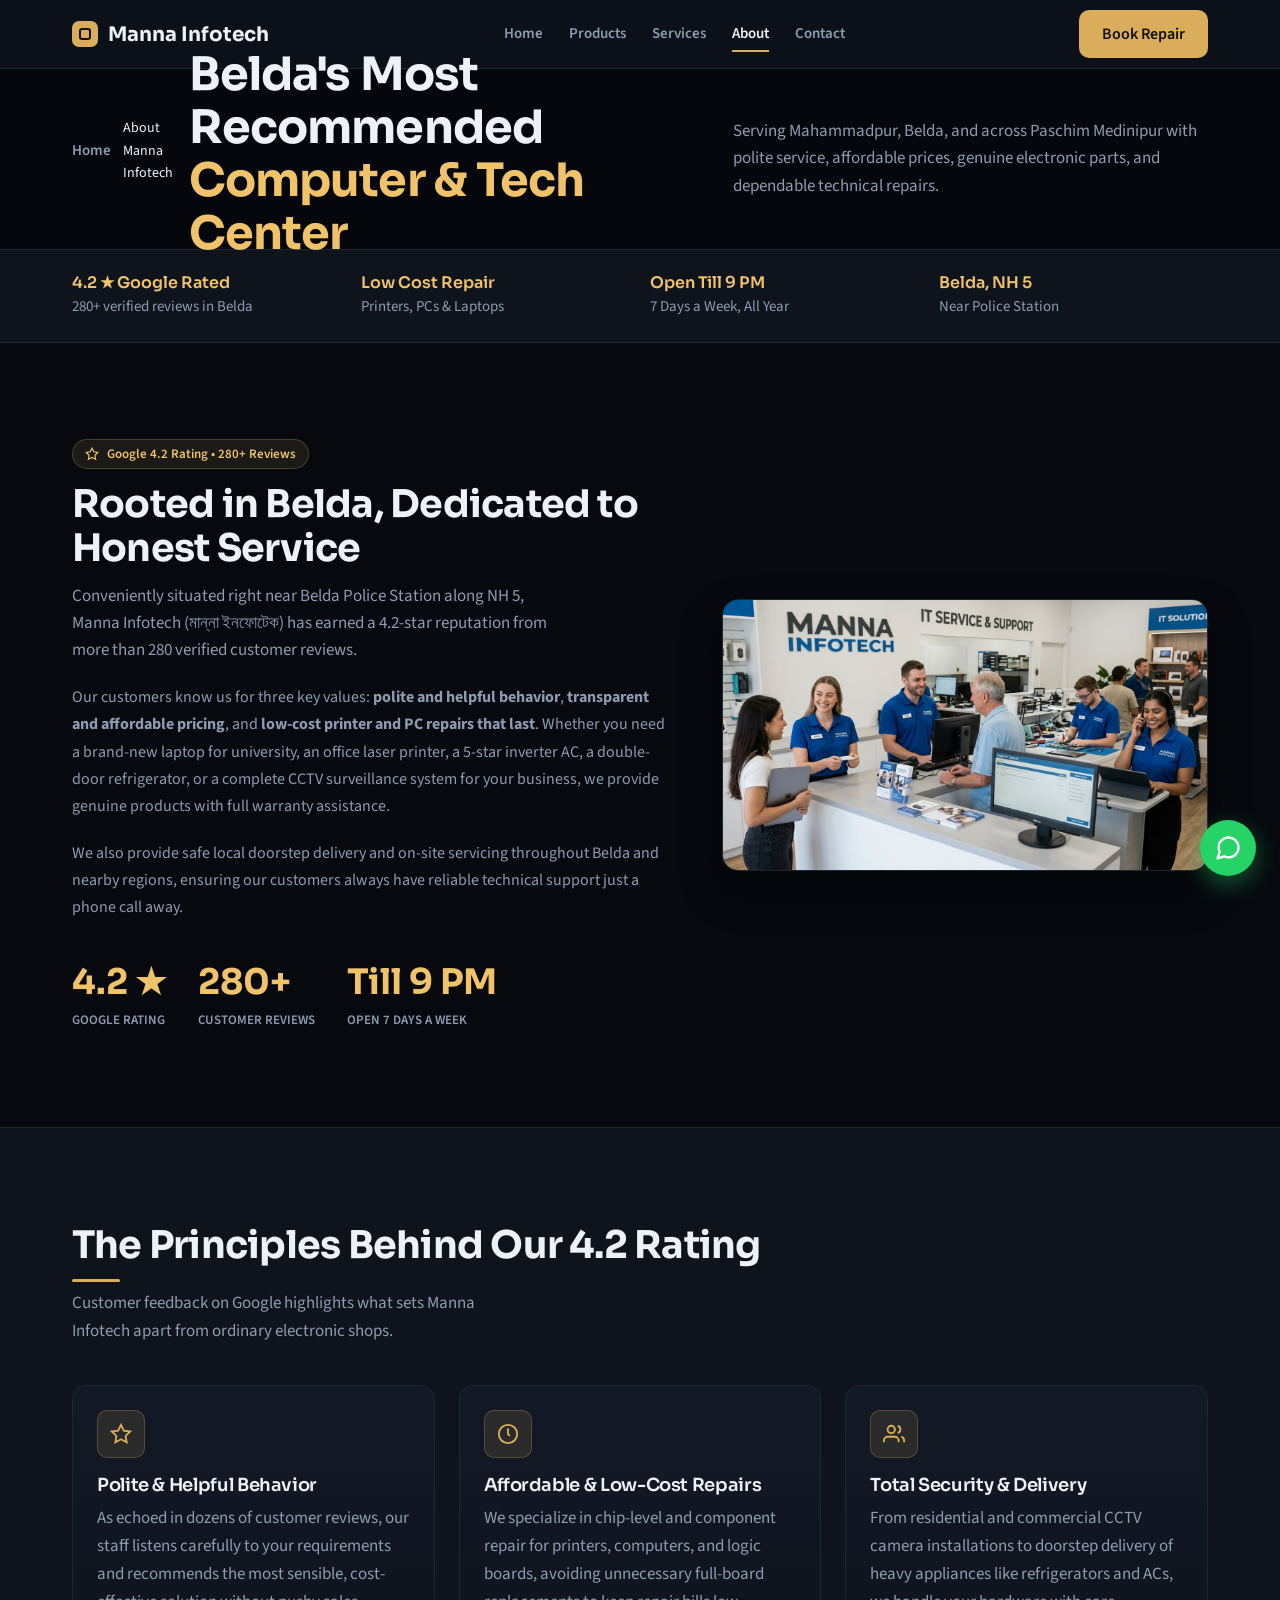
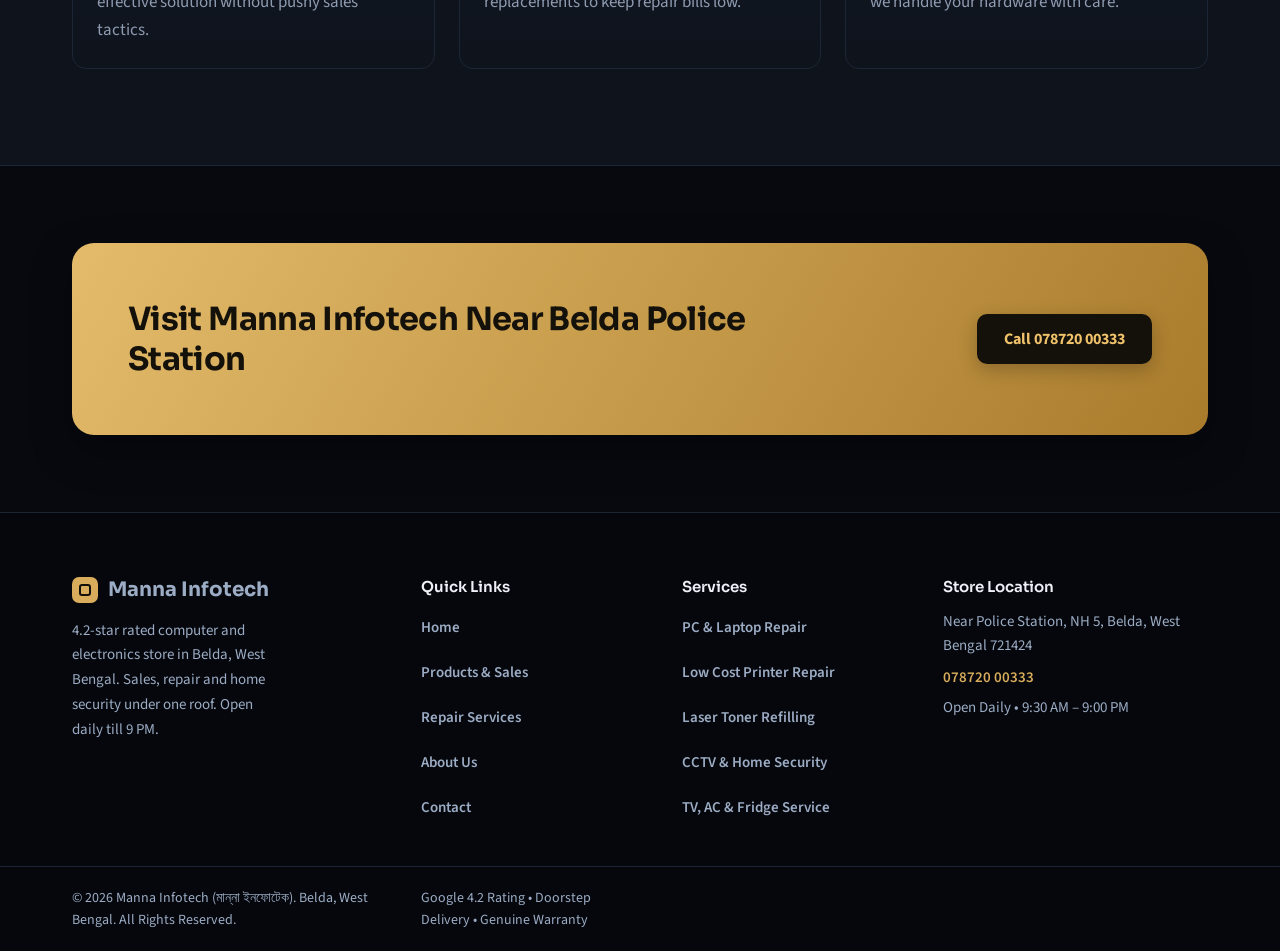
==== about.html @ c2156f7d "Update Manna Infotech website with Nexora dark design system, real imagery, and spacing fixes" ====
<!DOCTYPE html>
<html lang="en">

<head>
  <meta charset="UTF-8">
  <meta name="viewport" content="width=device-width, initial-scale=1.0, viewport-fit=cover">
  <title>About Us | Manna Infotech (মান্না ইনফোটেক) - Belda, NH 5</title>
  <meta name="description"
    content="Learn about Manna Infotech in Belda, West Bengal. Rated 4.2 stars with 280+ reviews on Google. Certified computer store, low-cost printer repair, electronic parts, and CCTV security.">
  <link rel="preconnect" href="https://fonts.googleapis.com">
  <link rel="preconnect" href="https://fonts.gstatic.com" crossorigin>
  <link
    href="https://fonts.googleapis.com/css2?family=Sora:wght@500;600;700&family=Source+Sans+3:wght@400;600&display=swap"
    rel="stylesheet">
  <link rel="stylesheet" href="css/style.css">
</head>

<body>

  <!-- ═══ HEADER ═══ -->
  <header>
    <div class="wrap">
      <a class="logo" href="index.html"><i></i>Manna Infotech</a>
      <div class="scrim" id="scrim"></div>
      <nav id="nav" aria-label="Main">
        <button class="x" id="x" aria-label="Close menu"><svg viewBox="0 0 24 24">
            <path d="M6 6l12 12M18 6L6 18" />
          </svg></button>
        <a href="index.html">Home</a>
        <a href="products.html">Products</a>
        <a href="services.html">Services</a>
        <a href="about.html" class="active">About</a>
        <a href="contact.html">Contact</a>
      </nav>

      <button class="btn" id="open" data-open-modal="repairModal">Book Repair</button>
      <button class="menu" id="menu" aria-label="Open menu" aria-expanded="false" aria-controls="nav">
        <svg viewBox="0 0 24 24">
          <path d="M4 7h16M4 12h16M4 17h16" />
        </svg>
      </button>
    </div>
  </header>

  <!-- ═══ PAGE BANNER ═══ -->
  <header class="page-banner">
    <div class="wrap page-banner-content">
      <nav class="breadcrumbs" aria-label="Breadcrumbs">
        <a href="index.html">Home</a>
        <svg viewBox="0 0 24 24" fill="none" stroke="currentColor" stroke-width="2"
          style="width:14px;height:14px;stroke:var(--muted);">
          <polyline points="9 18 15 12 9 6"></polyline>
        </svg>
        <span>About Manna Infotech</span>
      </nav>
      <h1>Belda's Most Recommended <span class="highlight">Computer &amp; Tech Center</span></h1>
      <p>Serving Mahammadpur, Belda, and across Paschim Medinipur with polite service, affordable prices, genuine
        electronic parts, and dependable technical repairs.</p>
    </div>
  </header>

  <!-- ═══ TRUST BAR ═══ -->
  <div class="bar">
    <div class="wrap">
      <div><b>4.2 ★ Google Rated</b><span>280+ verified reviews in Belda</span></div>
      <div><b>Low Cost Repair</b><span>Printers, PCs &amp; Laptops</span></div>
      <div><b>Open Till 9 PM</b><span>7 Days a Week, All Year</span></div>
      <div><b>Belda, NH 5</b><span>Near Police Station</span></div>
    </div>
  </div>

  <!-- ═══ STORY & MISSION ═══ -->
  <section class="section" id="companyStory">
    <div class="wrap about-grid">
      <div>
        <span class="section-badge">
          <svg viewBox="0 0 24 24" fill="none" stroke="currentColor" stroke-width="2">
            <polygon
              points="12 2 15.09 8.26 22 9.27 17 14.14 18.18 21.02 12 17.77 5.82 21.02 7 14.14 2 9.27 8.91 8.26 12 2">
            </polygon>
          </svg>
          Google 4.2 Rating &bull; 280+ Reviews
        </span>
        <h2 class="section-title">Rooted in Belda, Dedicated to Honest Service</h2>
        <p class="section-subtitle" style="margin-bottom: 1.25rem;">
          Conveniently situated right near Belda Police Station along NH 5, Manna Infotech (মান্না ইনফোটেক) has earned a
          4.2-star reputation from more than 280 verified customer reviews.
        </p>
        <p style="color: var(--muted); font-size: 16px; line-height: 1.7; margin-bottom: 1.25rem;">
          Our customers know us for three key values: <strong>polite and helpful behavior</strong>, <strong>transparent
            and affordable pricing</strong>, and <strong>low-cost printer and PC repairs that last</strong>. Whether you
          need a brand-new laptop for university, an office laser printer, a 5-star inverter AC, a double-door
          refrigerator, or a complete CCTV surveillance system for your business, we provide genuine products with full
          warranty assistance.
        </p>
        <p style="color: var(--muted); font-size: 16px; line-height: 1.7; margin-bottom: 2rem;">
          We also provide safe local doorstep delivery and on-site servicing throughout Belda and nearby regions,
          ensuring our customers always have reliable technical support just a phone call away.
        </p>

        <div style="display: flex; gap: 2rem; flex-wrap: wrap;">
          <div>
            <div style="font-size: 2.2rem; font-weight: 700; font-family: Sora, sans-serif; color: var(--accent);">4.2 ★
            </div>
            <div style="font-size: 13px; font-weight: 600; color: var(--muted); text-transform: uppercase;">Google
              Rating</div>
          </div>
          <div>
            <div style="font-size: 2.2rem; font-weight: 700; font-family: Sora, sans-serif; color: var(--accent);">280+
            </div>
            <div style="font-size: 13px; font-weight: 600; color: var(--muted); text-transform: uppercase;">Customer
              Reviews</div>
          </div>
          <div>
            <div style="font-size: 2.2rem; font-weight: 700; font-family: Sora, sans-serif; color: var(--accent);">Till
              9 PM</div>
            <div style="font-size: 13px; font-weight: 600; color: var(--muted); text-transform: uppercase;">Open 7 Days
              a Week</div>
          </div>
        </div>
      </div>

      <div class="about-img-box">
        <img src="images/team_service.jpg" alt="Manna Infotech Belda Showroom and Technical Team" class="about-img">
      </div>
    </div>
  </section>

  <!-- ═══ CORE VALUES ═══ -->
  <section class="section services" id="coreValues">
    <div class="wrap">
      <div class="head">
        <div>
          <h2>The Principles Behind Our 4.2 Rating</h2>
          <p>Customer feedback on Google highlights what sets Manna Infotech apart from ordinary electronic shops.</p>
        </div>
      </div>

      <div class="values-grid">
        <div class="value-card">
          <div class="value-icon">
            <svg viewBox="0 0 24 24" fill="none" stroke="currentColor" stroke-width="2">
              <polygon
                points="12 2 15.09 8.26 22 9.27 17 14.14 18.18 21.02 12 17.77 5.82 21.02 7 14.14 2 9.27 8.91 8.26 12 2">
              </polygon>
            </svg>
          </div>
          <h3 class="value-title">Polite &amp; Helpful Behavior</h3>
          <p class="value-desc">
            As echoed in dozens of customer reviews, our staff listens carefully to your requirements and recommends the
            most sensible, cost-effective solution without pushy sales tactics.
          </p>
        </div>

        <div class="value-card">
          <div class="value-icon">
            <svg viewBox="0 0 24 24" fill="none" stroke="currentColor" stroke-width="2">
              <circle cx="12" cy="12" r="10"></circle>
              <polyline points="12 6 12 12 14 14"></polyline>
            </svg>
          </div>
          <h3 class="value-title">Affordable &amp; Low-Cost Repairs</h3>
          <p class="value-desc">
            We specialize in chip-level and component repair for printers, computers, and logic boards, avoiding
            unnecessary full-board replacements to keep repair bills low.
          </p>
        </div>

        <div class="value-card">
          <div class="value-icon">
            <svg viewBox="0 0 24 24" fill="none" stroke="currentColor" stroke-width="2">
              <path d="M17 21v-2a4 4 0 0 0-4-4H5a4 4 0 0 0-4 4v2"></path>
              <circle cx="9" cy="7" r="4"></circle>
              <path d="M23 21v-2a4 4 0 0 0-3-3.87"></path>
              <path d="M16 3.13a4 4 0 0 1 0 7.75"></path>
            </svg>
          </div>
          <h3 class="value-title">Total Security &amp; Delivery</h3>
          <p class="value-desc">
            From residential and commercial CCTV camera installations to doorstep delivery of heavy appliances like
            refrigerators and ACs, we handle your hardware with care.
          </p>
        </div>
      </div>
    </div>
  </section>

  <!-- ═══ CTA BANNER ═══ -->
  <section class="cta-sec">
    <div class="wrap">
      <div class="cta">
        <h2>Visit Manna Infotech Near Belda Police Station</h2>
        <a class="btn" href="tel:07872000333">Call 078720 00333</a>
      </div>
    </div>
  </section>

  <!-- ═══ FOOTER ═══ -->
  <footer>
    <div class="wrap">
      <div class="footer-col">
        <a class="logo footer-logo" href="index.html"><i></i>Manna Infotech</a>
        <p class="footer-about">4.2-star rated computer and electronics store in Belda, West Bengal. Sales, repair and
          home security under one roof. Open daily till 9 PM.</p>
      </div>
      <div class="footer-col">
        <b class="footer-heading">Quick Links</b>
        <nav class="footer-nav">
          <a href="index.html">Home</a>
          <a href="products.html">Products &amp; Sales</a>
          <a href="services.html">Repair Services</a>
          <a href="about.html">About Us</a>
          <a href="contact.html">Contact</a>
        </nav>
      </div>
      <div class="footer-col">
        <b class="footer-heading">Services</b>
        <nav class="footer-nav">
          <a href="services.html">PC &amp; Laptop Repair</a>
          <a href="services.html">Low Cost Printer Repair</a>
          <a href="services.html">Laser Toner Refilling</a>
          <a href="services.html">CCTV &amp; Home Security</a>
          <a href="services.html">TV, AC &amp; Fridge Service</a>
        </nav>
      </div>
      <div class="footer-col">
        <b class="footer-heading">Store Location</b>
        <p class="footer-addr">Near Police Station, NH 5, Belda, West Bengal 721424</p>
        <a href="tel:07872000333" class="footer-phone">078720 00333</a>
        <p class="footer-hours">Open Daily &bull; 9:30 AM – 9:00 PM</p>
      </div>
    </div>
    <div class="footer-bottom">
      <div class="wrap footer-bottom-inner">
        <span>&copy; 2026 Manna Infotech (মান্না ইনফোটেক). Belda, West Bengal. All Rights Reserved.</span>
        <span>Google 4.2 Rating &bull; Doorstep Delivery &bull; Genuine Warranty</span>
      </div>
    </div>
  </footer>

  <!-- ═══ REPAIR MODAL ═══ -->
  <div class="modal-overlay" id="repairModal">
    <div class="modal-dialog">
      <div class="modal-header">
        <h3 class="modal-title">Book a Device Repair in Belda</h3>
        <button type="button" class="modal-close" data-close-modal aria-label="Close">
          <svg viewBox="0 0 24 24" fill="none" stroke="currentColor" stroke-width="2">
            <line x1="18" y1="6" x2="6" y2="18" />
            <line x1="6" y1="6" x2="18" y2="18" />
          </svg>
        </button>
      </div>
      <div class="modal-body">
        <form class="js-ajax-form">
          <div class="form-grid">
            <div class="form-group">
              <label class="form-label" for="repairName">Your Full Name</label>
              <input type="text" id="repairName" name="name" class="form-control" placeholder="e.g. Rahul Pradhan"
                required>
            </div>
            <div class="form-group">
              <label class="form-label" for="repairPhone">Phone Number</label>
              <input type="tel" id="repairPhone" name="phone" class="form-control" placeholder="e.g. 07872000333"
                required>
            </div>
            <div class="form-group">
              <label class="form-label" for="deviceType">Device Type</label>
              <select id="deviceType" name="device_type" class="form-control" required>
                <option value="Laptop">Laptop (HP, Dell, Lenovo, etc.)</option>
                <option value="Desktop PC">Desktop PC / Workstation</option>
                <option value="Printer">Laser / InkTank Printer Repair &amp; Refill</option>
                <option value="Smart TV">Smart LED TV</option>
                <option value="Air Conditioner">Air Conditioner (AC)</option>
                <option value="Refrigerator">Refrigerator</option>
                <option value="CCTV Security">CCTV Security System</option>
              </select>
            </div>
            <div class="form-group">
              <label class="form-label" for="deviceModel">Brand &amp; Model</label>
              <input type="text" id="deviceModel" name="device_model" class="form-control"
                placeholder="e.g. HP 15s / Epson L3210" required>
            </div>
            <div class="form-group full-width">
              <label class="form-label" for="issueDetails">Describe the Problem</label>
              <textarea id="issueDetails" name="issue" class="form-control"
                placeholder="e.g. No display / paper jam / need toner refill..."></textarea>
            </div>
            <div class="form-group full-width">
              <button type="submit" class="btn btn-whatsapp btn-block">
                <svg viewBox="0 0 24 24" fill="none" stroke="currentColor" stroke-width="2">
                  <path
                    d="M21 11.5a8.38 8.38 0 0 1-.9 3.8 8.5 8.5 0 0 1-7.6 4.7 8.38 8.38 0 0 1-3.8-.9L3 21l1.9-5.7a8.38 8.38 0 0 1-.9-3.8 8.5 8.5 0 0 1 4.7-7.6 8.38 8.38 0 0 1 3.8-.9h.5a8.48 8.48 0 0 1 8 8v.5z" />
                </svg>
                Confirm &amp; Send Booking via WhatsApp
              </button>
            </div>
          </div>
        </form>
      </div>
    </div>
  </div>

  <!-- ═══ FLOATING WHATSAPP ═══ -->
  <a href="https://wa.me/917872000333" target="_blank" rel="noopener noreferrer" class="whatsapp-float-btn"
    aria-label="Chat on WhatsApp">
    <svg viewBox="0 0 24 24" fill="none" stroke="currentColor" stroke-width="2" stroke-linecap="round"
      stroke-linejoin="round">
      <path
        d="M21 11.5a8.38 8.38 0 0 1-.9 3.8 8.5 8.5 0 0 1-7.6 4.7 8.38 8.38 0 0 1-3.8-.9L3 21l1.9-5.7a8.38 8.38 0 0 1-.9-3.8 8.5 8.5 0 0 1 4.7-7.6 8.38 8.38 0 0 1 3.8-.9h.5a8.48 8.48 0 0 1 8 8v.5z" />
    </svg>
    <span class="whatsapp-float-tooltip">Chat on WhatsApp</span>
  </a>

  <!-- JavaScript -->
  <script src="js/main.js"></script>
</body>

</html>
---- css/style.css ----
/* ==========================================================================
   MANNA INFOTECH — Nexora Dark Design System
   ========================================================================== */

@import url('https://fonts.googleapis.com/css2?family=Sora:wght@500;600;700&family=Source+Sans+3:wght@400;600&display=swap');

/* ── Custom Properties ───────────────────────────────────────────────────── */
:root {
  color-scheme: dark;
  --bg: #07090f;
  --surface: #0e131c;
  --surface-2: #131a27;
  --ink: #eef2f8;
  --muted: #8e9bb0;
  --line: #1d2635;
  --brand: #d9ad5b;
  --brand-dark: #b8912a;
  --brand-ink: #14100a;
  --accent: #f0c36a;
  --deep: #05070c;
  --whatsapp: #25d366;
  --gut: clamp(16px, 4vw, 32px);
  --sp: clamp(56px, 8vw, 96px);
}

/* ── Reset ───────────────────────────────────────────────────────────────── */
*,
*::before,
*::after {
  box-sizing: border-box;
  margin: 0;
  padding: 0;
}

html {
  font-size: 16px;
  scroll-behavior: smooth;
  scroll-padding-top: 76px;
}

body {
  font-family: 'Source Sans 3', system-ui, sans-serif;
  background: var(--bg);
  color: var(--ink);
  line-height: 1.6;
  font-size: 17px;
  -webkit-font-smoothing: antialiased;
  overflow-x: clip;
}

h1,
h2,
h3,
h4 {
  font-family: Sora, system-ui, sans-serif;
  line-height: 1.15;
  letter-spacing: -.02em;
}

img,
svg {
  max-width: 100%;
  height: auto;
  display: block;
}

a {
  color: inherit;
  text-decoration: none;
}

ul {
  list-style: none;
}

button,
input,
select,
textarea {
  font-family: inherit;
  font-size: 1rem;
}

:focus-visible {
  outline: 3px solid var(--accent);
  outline-offset: 2px;
}

/* ── Container ───────────────────────────────────────────────────────────── */
.wrap,
.container {
  max-width: 1200px;
  margin: 0 auto;
  padding-inline: var(--gut);
}

/* ── Buttons ─────────────────────────────────────────────────────────────── */
.btn {
  display: inline-flex;
  align-items: center;
  justify-content: center;
  gap: 8px;
  padding: 12px 22px;
  border-radius: 10px;
  border: 1px solid transparent;
  background: var(--brand);
  color: var(--brand-ink);
  font: 600 16px 'Source Sans 3', sans-serif;
  cursor: pointer;
  text-decoration: none;
  transition: transform .2s, filter .2s;
  white-space: nowrap;
}

.btn:hover {
  filter: brightness(1.1);
  transform: translateY(-2px);
}

.btn.ghost {
  background: transparent;
  color: var(--ink);
  border-color: rgba(255, 255, 255, .35);
}

.btn.ghost:hover {
  border-color: var(--ink);
}

.btn.gold {
  background: var(--accent);
  color: var(--brand-ink);
}

.btn.lg {
  padding: 14px 28px;
  font-size: 17px;
}

.btn-whatsapp {
  background: var(--whatsapp);
  color: #fff;
  border-color: transparent;
}

.btn-whatsapp:hover {
  filter: brightness(1.08);
}

.btn-block {
  width: 100%;
}

.btn svg {
  width: 18px;
  height: 18px;
  stroke: currentColor;
  fill: none;
  stroke-width: 2;
  flex-shrink: 0;
}

/* ── Header ──────────────────────────────────────────────────────────────── */
header {
  position: sticky;
  top: 0;
  z-index: 20;
  background: color-mix(in srgb, var(--surface) 88%, transparent);
  border-bottom: 1px solid var(--line);
  backdrop-filter: blur(14px);
}

header .wrap {
  display: flex;
  align-items: center;
  justify-content: space-between;
  height: 68px;
  gap: 16px;
}

/* Logo */
.logo {
  font: 700 20px Sora, sans-serif;
  display: flex;
  align-items: center;
  gap: 10px;
  flex-shrink: 0;
}

.logo i {
  width: 26px;
  height: 26px;
  border-radius: 7px;
  background: var(--brand);
  position: relative;
  display: block;
  flex-shrink: 0;
}

.logo i::after {
  content: "";
  position: absolute;
  inset: 7px;
  border: 2px solid var(--brand-ink);
  border-radius: 3px;
}

/* Nav */
nav {
  display: flex;
  gap: 26px;
}

nav a {
  color: var(--muted);
  font-weight: 600;
  font-size: 15px;
}

nav a:hover,
nav a.active {
  color: var(--ink);
}

@media (min-width: 961px) {
  nav a {
    position: relative;
    padding: 6px 0;
  }

  nav a::after {
    content: "";
    position: absolute;
    left: 0;
    right: 0;
    bottom: 0;
    height: 2px;
    background: var(--brand);
    transform: scaleX(0);
    transform-origin: left;
    transition: transform .25s;
  }

  nav a:hover::after,
  nav a.active::after {
    transform: scaleX(1);
  }
}

/* Mobile toggle */
.menu {
  display: none;
  width: 44px;
  height: 44px;
  border-radius: 10px;
  border: 1px solid var(--line);
  background: var(--surface);
  color: var(--ink);
  cursor: pointer;
  place-items: center;
  flex-shrink: 0;
}

.menu svg {
  width: 22px;
  height: 22px;
  stroke: currentColor;
  fill: none;
  stroke-width: 2;
  stroke-linecap: round;
}

/* Close button (drawer) */
.x {
  display: none;
  place-items: center;
  align-self: flex-end;
  width: 44px;
  height: 44px;
  border-radius: 10px;
  border: 1px solid var(--line);
  background: transparent;
  color: var(--ink);
  cursor: pointer;
  margin-bottom: 12px;
}

.x svg {
  width: 22px;
  height: 22px;
  stroke: currentColor;
  fill: none;
  stroke-width: 2;
  stroke-linecap: round;
}

/* Scrim */
.scrim {
  display: none;
}

/* ── HERO SLIDER ─────────────────────────────────────────────────────────── */
.hero.slider {
  position: relative;
  display: grid;
  min-height: 640px;
  border-bottom: 1px solid var(--line);
}

.slide {
  grid-area: 1/1;
  display: flex;
  align-items: center;
  opacity: 0;
  visibility: hidden;
  transition: opacity .8s, visibility .8s;
  background: var(--g);
}

.slide.on {
  opacity: 1;
  visibility: visible;
}

.slide .wrap {
  display: grid;
  grid-template-columns: 1.1fr .9fr;
  gap: clamp(28px, 5vw, 56px);
  align-items: center;
  padding-top: clamp(48px, 8vw, 96px);
  padding-bottom: clamp(100px, 12vw, 120px);
  width: 100%;
}

/* Slide gradient backgrounds */
.s1 {
  --g: radial-gradient(900px 520px at 85% 15%, #5c4314 0, transparent 62%), #07090f;
}

.s2 {
  --g: radial-gradient(900px 520px at 85% 15%, #2b3a52 0, transparent 62%), #07090f;
}

.s3 {
  --g: radial-gradient(900px 520px at 85% 15%, #6b3f0c 0, transparent 62%), #07090f;
}

.s4 {
  --g: radial-gradient(900px 520px at 85% 15%, #1a3b2a 0, transparent 62%), #07090f;
}

/* Hero text */
.slide h1 {
  font-size: clamp(30px, 5vw, 42px);
  margin-bottom: 20px;
}

.slide p {
  max-width: 46ch;
  color: #b4c3da;
  font-size: clamp(16px, 2vw, 16px);
  margin-bottom: 30px;
}

.row {
  display: flex;
  gap: 12px;
  flex-wrap: wrap;
}

/* Hero badge pill */
.hero-badge {
  display: inline-flex;
  align-items: center;
  gap: 8px;
  background: rgba(217, 173, 91, .12);
  border: 1px solid rgba(217, 173, 91, .3);
  color: var(--accent);
  font: 600 14px 'Source Sans 3', sans-serif;
  padding: 6px 14px;
  border-radius: 999px;
  margin-bottom: 20px;
}

.hero-badge svg {
  width: 15px;
  height: 15px;
  stroke: var(--accent);
  fill: none;
  stroke-width: 2.5;
  flex-shrink: 0;
}

/* Gold highlight in headings */
.highlight {
  color: var(--accent);
}

/* TV visual */
.tv {
  position: relative;
  aspect-ratio: 16/10;
  border-radius: 14px;
  background: #02060c;
  border: 10px solid #1b2a40;
  box-shadow: 0 30px 60px rgba(0, 0, 0, .45);
  margin-bottom: 34px;
}

.screen {
  position: absolute;
  inset: 0;
  border-radius: 4px;
  overflow: hidden;
  background: linear-gradient(120deg, #1a1408, #6b4e16 45%, #d9ad5b 75%, #f6dca0 120%);
  background-size: 220% 220%;
  animation: glow 9s ease-in-out infinite alternate;
}

.screen::before {
  content: "";
  position: absolute;
  left: 8%;
  right: 8%;
  bottom: 14%;
  height: 38%;
  background: repeating-linear-gradient(90deg, rgba(255, 255, 255, .85) 0 6px, transparent 6px 16px);
  clip-path: polygon(0 80%, 12% 55%, 25% 70%, 40% 30%, 55% 52%, 70% 15%, 85% 40%, 100% 20%, 100% 100%, 0 100%);
  opacity: .55;
}

.screen span {
  position: absolute;
  left: 8%;
  top: 12%;
  font: 600 clamp(13px, 2vw, 20px) Sora, sans-serif;
  color: #fff;
}

.tv::after {
  content: "";
  position: absolute;
  left: 50%;
  bottom: -34px;
  width: 34%;
  height: 14px;
  transform: translateX(-50%);
  background: #1b2a40;
  border-radius: 0 0 12px 12px;
}

@keyframes glow {
  to {
    background-position: 100% 100%;
  }
}

/* Art / visual column */
.art {
  position: relative;
}

.art>svg {
  width: 100%;
  height: auto;
  display: block;
}

.art.photo {
  margin-bottom: 34px;
}

.art.photo img {
  display: block;
  width: 100%;
  aspect-ratio: 16/10;
  object-fit: cover;
  border-radius: 18px;
  border: 1px solid rgba(255, 255, 255, .15);
  box-shadow: 0 30px 60px rgba(0, 0, 0, .45);
}

/* Chip badge on art */
.chip {
  position: absolute;
  right: -6px;
  bottom: -30px;
  background: rgba(255, 255, 255, .1);
  backdrop-filter: blur(12px);
  border: 1px solid rgba(255, 255, 255, .22);
  padding: 12px 18px;
  border-radius: 12px;
  color: #fff;
  font: 600 17px Sora, sans-serif;
}

.chip small {
  display: block;
  font: 400 13px 'Source Sans 3', sans-serif;
  color: #b4c3da;
}

/* Slide-in animation */
.slide.on h1 {
  animation: up .8s both;
}

.slide.on p {
  animation: up .8s .12s both;
}

.slide.on .row {
  animation: up .8s .24s both;
}

@keyframes up {
  from {
    opacity: 0;
    transform: translateY(18px);
  }
}

/* Art float */
.slide .art {
  opacity: 0;
  transform: translateX(44px) scale(.94);
  transition: transform .9s .15s cubic-bezier(.2, .7, .2, 1), opacity .9s .15s;
}

.slide.on .art {
  opacity: 1;
  transform: none;
}

.slide.on .art>svg,
.slide.on .art.photo img,
.slide.on .tv {
  animation: float 6s ease-in-out infinite;
}

.slide.on .chip {
  animation: pop .7s .6s both;
}

@keyframes float {
  50% {
    transform: translateY(-10px);
  }
}

@keyframes pop {
  from {
    opacity: 0;
    transform: translateY(14px) scale(.9);
  }
}

/* Slider controls */
.ctrl {
  position: absolute;
  left: 0;
  right: 0;
  bottom: 22px;
  z-index: 3;
}

.ctrl .wrap {
  display: flex;
  align-items: center;
  gap: 14px;
}

.dots {
  display: flex;
  gap: 8px;
}

.dot {
  width: 36px;
  height: 4px;
  border-radius: 4px;
  border: 0;
  padding: 0;
  background: rgba(255, 255, 255, .3);
  cursor: pointer;
  position: relative;
  overflow: hidden;
}

.dot.on {
  background: rgba(255, 255, 255, .3);
}

.dot.on::after {
  content: "";
  position: absolute;
  inset: 0;
  background: var(--accent);
  transform-origin: left;
  animation: fill 6s linear both;
}

.hero.slider:hover .dot.on::after {
  animation-play-state: paused;
}

@keyframes fill {
  from {
    transform: scaleX(0);
  }
}

.arr {
  margin-left: auto;
  display: flex;
  gap: 8px;
}

.arr button {
  width: 44px;
  height: 44px;
  border-radius: 50%;
  border: 1px solid rgba(255, 255, 255, .3);
  background: transparent;
  color: #fff;
  cursor: pointer;
  display: grid;
  place-items: center;
}

.arr button:hover {
  background: rgba(255, 255, 255, .12);
}

.arr svg {
  width: 18px;
  height: 18px;
  stroke: currentColor;
  fill: none;
  stroke-width: 2;
}

/* ── TRUST BAR ───────────────────────────────────────────────────────────── */
.bar {
  background: var(--surface);
  border-bottom: 1px solid var(--line);
}

.bar .wrap {
  display: grid;
  grid-template-columns: repeat(4, 1fr);
  gap: 20px;
  padding-top: 22px;
  padding-bottom: 22px;
}

.bar b {
  display: block;
  font: 600 16px Sora, sans-serif;
  color: var(--accent);
}

.bar span {
  color: var(--muted);
  font-size: 15px;
}

/* ── SECTIONS ────────────────────────────────────────────────────────────── */
section {
  padding: var(--sp) 0;
}

.services {
  background: var(--surface);
  border-block: 1px solid var(--line);
}

.cta-sec {
  padding: clamp(48px, 6vw, 80px) 0;
}

.cta-sec + section {
  padding-top: 0;
}

/* Section heading */
.head {
  display: flex;
  justify-content: space-between;
  align-items: flex-end;
  gap: 20px;
  flex-wrap: wrap;
  margin-bottom: clamp(22px, 4vw, 40px);
}

.head h2 {
  font-size: clamp(26px, 3.6vw, 38px);
}

.head h2::after {
  content: "";
  display: block;
  width: 48px;
  height: 3px;
  border-radius: 2px;
  background: var(--brand);
  margin-top: 12px;
}

.head p {
  color: var(--muted);
  margin: 8px 0 0;
  max-width: 52ch;
}

/* ── FILTER TABS ─────────────────────────────────────────────────────────── */
.tabs {
  display: flex;
  gap: 8px;
  flex-wrap: wrap;
}

.tab {
  padding: 9px 16px;
  border-radius: 999px;
  border: 1px solid var(--line);
  background: var(--surface);
  color: var(--ink);
  font: 600 15px 'Source Sans 3', sans-serif;
  cursor: pointer;
  transition: background .2s, border-color .2s;
}

.tab[aria-pressed="true"] {
  background: var(--brand);
  color: var(--brand-ink);
  border-color: var(--brand);
}

/* ── PRODUCT GRID ────────────────────────────────────────────────────────── */
.grid {
  display: grid;
  grid-template-columns: repeat(4, 1fr);
  gap: 20px;
}

.card {
  background: linear-gradient(180deg, #131a27, #0e131c);
  border: 1px solid var(--line);
  border-radius: 14px;
  overflow: hidden;
  display: flex;
  flex-direction: column;
  transition: transform .2s, box-shadow .2s, border-color .2s;
}

.card:hover {
  transform: translateY(-4px);
  border-color: var(--brand);
  box-shadow: 0 18px 40px rgba(0, 0, 0, .5);
}

.thumb {
  height: 180px;
  overflow: hidden;
  position: relative;
  display: grid;
  place-items: center;
  background: radial-gradient(circle at 50% 40%, #1f2838, #0e131c 70%);
}

.thumb svg {
  width: 92px;
  height: 92px;
  stroke: var(--brand);
  fill: none;
  stroke-width: 1.6;
  stroke-linecap: round;
  stroke-linejoin: round;
}

.thumb img {
  width: 100%;
  height: 100%;
  object-fit: cover;
  display: block;
  transition: transform .3s ease;
}

.card:hover .thumb img {
  transform: scale(1.06);
}

.card .body {
  padding: 16px 18px 18px;
  display: flex;
  flex-direction: column;
  gap: 6px;
  flex: 1;
}

.card small {
  color: var(--muted);
  font-size: 14px;
}

.card h3 {
  font-size: 16px;
}

.price {
  font: 600 18px Sora, sans-serif;
  color: var(--accent);
  margin-top: auto;
  padding-top: 10px;
}

.card .btn {
  padding: 9px 14px;
  font-size: 14px;
  margin-top: 10px;
  width: 100%;
}

/* ── SERVICES GRID ───────────────────────────────────────────────────────── */
.sgrid {
  display: grid;
  grid-template-columns: repeat(3, 1fr);
  gap: 0;
  border: 1px solid var(--line);
  border-radius: 14px;
  overflow: hidden;
}

.svc {
  padding: clamp(20px, 3vw, 32px);
  border-right: 1px solid var(--line);
  border-bottom: 1px solid var(--line);
  background: var(--bg);
  transition: background .2s;
}

.svc:hover {
  background: var(--surface-2);
}

.svc:nth-child(3n) {
  border-right: 0;
}

.svc:nth-last-child(-n+3) {
  border-bottom: 0;
}

.svc h3 {
  font-size: 18px;
  margin-bottom: 8px;
  color: var(--ink);
}

.svc p {
  margin: 0;
  color: var(--muted);
  font-size: 15px;
}

/* ── STATS ───────────────────────────────────────────────────────────────── */
.stats {
  background: var(--deep);
  border-block: 1px solid var(--line);
  padding: clamp(36px, 6vw, 64px) 0;
}

.stats .wrap {
  display: grid;
  grid-template-columns: repeat(4, 1fr);
  gap: clamp(18px, 4vw, 32px);
}

.stats b {
  display: block;
  font: 700 clamp(32px, 5vw, 44px) Sora, sans-serif;
  color: var(--accent);
}

.stats span {
  color: #9bacc4;
  display: block;
  margin-top: 4px;
}

/* ── REVIEWS ─────────────────────────────────────────────────────────────── */
.score {
  display: flex;
  align-items: center;
  gap: 14px;
}

.score b {
  font: 700 44px Sora, sans-serif;
  color: var(--accent);
  line-height: 1;
}

.score small {
  color: var(--muted);
  display: block;
}

.stars {
  display: flex;
  gap: 3px;
}

.stars svg {
  width: 18px;
  height: 18px;
  fill: var(--accent);
}

.rev {
  display: flex;
  gap: 20px;
  overflow-x: auto;
  scroll-snap-type: x mandatory;
  scrollbar-width: none;
  padding: 4px 2px 8px;
}

.rev::-webkit-scrollbar {
  display: none;
}

.rc {
  background: linear-gradient(180deg, #131a27, #0e131c);
  border: 1px solid var(--line);
  border-radius: 16px;
  padding: clamp(20px, 3vw, 28px);
  display: flex;
  flex-direction: column;
  gap: 14px;
  flex: 0 0 calc((100% - 40px)/3);
  scroll-snap-align: start;
}

.rc p {
  margin: 0;
  color: var(--muted);
  font-size: 15px;
}

.who {
  display: flex;
  gap: 12px;
  align-items: center;
  margin-top: auto;
}

.av {
  width: 42px;
  height: 42px;
  border-radius: 50%;
  background: var(--brand);
  color: var(--brand-ink);
  display: grid;
  place-items: center;
  font: 600 15px Sora, sans-serif;
  flex-shrink: 0;
}

.who b {
  display: block;
  line-height: 1.2;
}

.who small {
  color: var(--muted);
}

.rctrl {
  display: flex;
  align-items: center;
  gap: 20px;
  margin-top: clamp(18px, 3vw, 28px);
}

.rtrack {
  flex: 1;
  height: 3px;
  background: var(--line);
  border-radius: 3px;
  position: relative;
  overflow: hidden;
}

.rtrack i {
  position: absolute;
  top: 0;
  bottom: 0;
  left: 0;
  width: 33%;
  background: var(--brand);
  border-radius: 3px;
  transition: left .25s, width .25s;
}

.rctrl .arr {
  margin-left: 0;
}

/* ── FAQ ─────────────────────────────────────────────────────────────────── */
.faq {
  max-width: 820px;
}

details {
  border-bottom: 1px solid var(--line);
  padding: 18px 0;
}

summary {
  cursor: pointer;
  font: 600 18px Sora, sans-serif;
  list-style: none;
  display: flex;
  justify-content: space-between;
  gap: 16px;
  color: var(--ink);
}

summary::-webkit-details-marker {
  display: none;
}

summary::after {
  content: "+";
  color: var(--brand);
  font-size: 24px;
  line-height: 1;
}

details[open] summary::after {
  content: "\2212";
}

details p {
  color: var(--muted);
  margin: 10px 0 0;
  max-width: 68ch;
}

/* ── CTA BANNER ──────────────────────────────────────────────────────────── */
.cta {
  background: linear-gradient(120deg, #e3bb6a, #a97c2c);
  color: var(--brand-ink);
  border-radius: 22px;
  padding: clamp(32px, 5vw, 56px);
  display: flex;
  justify-content: space-between;
  align-items: center;
  gap: 24px;
  flex-wrap: wrap;
  box-shadow: 0 16px 40px rgba(0, 0, 0, .35);
}

.cta h2 {
  font-size: clamp(22px, 3vw, 32px);
  font-weight: 700;
  max-width: 28ch;
  line-height: 1.25;
  color: var(--brand-ink);
  margin: 0;
}

.cta p {
  color: rgba(20, 16, 10, .85);
  font-size: 16px;
  margin: 8px 0 0;
  max-width: 52ch;
}

.cta .btn {
  background: var(--brand-ink);
  color: var(--accent);
  font-weight: 700;
  padding: 13px 26px;
  border-radius: 10px;
  box-shadow: 0 6px 18px rgba(20, 16, 10, .25);
  white-space: nowrap;
  transition: transform .2s ease, background .2s ease, color .2s ease;
}

.cta .btn:hover {
  background: #000;
  color: #fff;
  transform: translateY(-2px);
}

/* ── VISIT / CONTACT ─────────────────────────────────────────────────────── */
.visit {
  display: grid;
  grid-template-columns: 1fr 1fr;
  gap: clamp(28px, 5vw, 56px);
  align-items: start;
}

.info h2 {
  font-size: clamp(24px, 3.4vw, 36px);
  margin-bottom: 12px;
}

.info dl {
  margin: 24px 0 0;
  display: grid;
  grid-template-columns: 100px 1fr;
  gap: 12px 16px;
}

.info dt {
  color: var(--muted);
}

.info dd {
  margin: 0;
  font-weight: 600;
}

form {
  background: linear-gradient(180deg, #131a27, #0e131c);
  border: 1px solid var(--line);
  border-radius: 14px;
  padding: 26px;
  display: grid;
  gap: 14px;
}

label {
  display: grid;
  gap: 6px;
  font-weight: 600;
  font-size: 15px;
}

input,
select,
textarea {
  font: 400 16px 'Source Sans 3', sans-serif;
  padding: 11px 12px;
  border-radius: 8px;
  border: 1px solid var(--line);
  background: var(--bg);
  color: var(--ink);
  transition: border-color .2s;
}

input:focus,
select:focus,
textarea:focus {
  outline: none;
  border-color: var(--brand);
}

textarea {
  min-height: 96px;
  resize: vertical;
}

.note {
  margin: 0;
  font-size: 15px;
  color: var(--brand);
  min-height: 1.4em;
}

/* ── FOOTER ──────────────────────────────────────────────────────────────── */
footer {
  background: var(--deep);
  color: #9bacc4;
  padding: clamp(40px, 6vw, 64px) 0 0;
  font-size: 15px;
  border-top: 1px solid var(--line);
}

footer .wrap {
  display: grid;
  grid-template-columns: 1.4fr 1fr 1fr 1.2fr;
  gap: 40px;
}

.footer-logo {
  margin-bottom: 16px;
}

.footer-about {
  color: #9bacc4;
  max-width: 30ch;
  line-height: 1.65;
}

.footer-heading {
  display: block;
  font: 600 15px Sora, sans-serif;
  color: var(--ink);
  margin-bottom: 14px;
}

.footer-nav {
  display: flex;
  flex-direction: column;
  gap: 9px;
}

.footer-nav a {
  color: #9bacc4;
  transition: color .2s;
}

.footer-nav a:hover {
  color: var(--brand);
}

.footer-addr {
  margin-bottom: 8px;
}

.footer-phone {
  display: block;
  color: var(--brand);
  font-weight: 600;
  margin-bottom: 6px;
}

.footer-hours {}

.footer-bottom {
  margin-top: clamp(28px, 4vw, 40px);
  border-top: 1px solid var(--line);
  padding: 20px 0;
}

.footer-bottom-inner {
  display: flex;
  justify-content: space-between;
  gap: 12px;
  flex-wrap: wrap;
  font-size: 14px;
}

/* ── MODALS ──────────────────────────────────────────────────────────────── */
.modal-overlay {
  display: none;
  position: fixed;
  inset: 0;
  background: rgba(5, 7, 12, .75);
  backdrop-filter: blur(6px);
  z-index: 50;
  place-items: center;
  padding: 20px;
}

.modal-overlay.open {
  display: grid;
}

.modal-dialog {
  background: var(--surface);
  border: 1px solid var(--line);
  border-radius: 18px;
  width: 100%;
  max-width: 560px;
  max-height: 90vh;
  overflow-y: auto;
  animation: modalIn .3s cubic-bezier(.2, .7, .2, 1) both;
}

@keyframes modalIn {
  from {
    opacity: 0;
    transform: scale(.94) translateY(16px);
  }
}

.modal-header {
  display: flex;
  justify-content: space-between;
  align-items: center;
  padding: 22px 24px 16px;
  border-bottom: 1px solid var(--line);
}

.modal-title {
  font: 600 20px Sora, sans-serif;
}

.modal-close {
  width: 36px;
  height: 36px;
  border-radius: 8px;
  border: 1px solid var(--line);
  background: transparent;
  color: var(--ink);
  cursor: pointer;
  display: grid;
  place-items: center;
}

.modal-close svg {
  width: 18px;
  height: 18px;
  stroke: currentColor;
  fill: none;
  stroke-width: 2;
}

.modal-body {
  padding: 22px 24px 24px;
}

.form-grid {
  display: grid;
  grid-template-columns: 1fr 1fr;
  gap: 14px;
}

.form-group {
  display: grid;
  gap: 6px;
}

.form-group.full-width {
  grid-column: 1/-1;
}

.form-label {
  font: 600 14px 'Source Sans 3', sans-serif;
  color: var(--muted);
}

.form-control {
  font: 400 15px 'Source Sans 3', sans-serif;
  padding: 10px 12px;
  border-radius: 8px;
  border: 1px solid var(--line);
  background: var(--bg);
  color: var(--ink);
  width: 100%;
}

.form-control:focus {
  outline: none;
  border-color: var(--brand);
}

.form-control textarea {
  min-height: 80px;
  resize: vertical;
}

/* ── PAGE BANNER (inner pages) ───────────────────────────────────────────── */
.page-banner {
  background: var(--deep);
  border-bottom: 1px solid var(--line);
  padding: clamp(32px, 5vw, 56px) 0;
}

.page-banner-content {}

.breadcrumbs {
  display: flex;
  align-items: center;
  gap: 6px;
  font-size: 14px;
  color: var(--muted);
  margin-bottom: 16px;
}

.breadcrumbs a {
  color: var(--muted);
}

.breadcrumbs a:hover {
  color: var(--brand);
}

.breadcrumbs span {
  color: var(--ink);
}

.breadcrumbs::before {
  display: none;
}

.page-banner h1 {
  font-size: clamp(28px, 4.5vw, 46px);
  color: var(--ink);
  margin-bottom: 10px;
}

.page-banner p {
  color: var(--muted);
  max-width: 60ch;
}

/* ── FLOATING WHATSAPP ───────────────────────────────────────────────────── */
.whatsapp-float-btn {
  position: fixed;
  right: 24px;
  bottom: 24px;
  z-index: 30;
  width: 56px;
  height: 56px;
  background: var(--whatsapp);
  border-radius: 50%;
  display: flex;
  align-items: center;
  justify-content: center;
  box-shadow: 0 8px 24px rgba(37, 211, 102, .4);
  transition: transform .2s, box-shadow .2s;
}

.whatsapp-float-btn:hover {
  transform: scale(1.1);
  box-shadow: 0 12px 32px rgba(37, 211, 102, .55);
}

.whatsapp-float-btn svg {
  width: 28px;
  height: 28px;
  stroke: #fff;
  fill: none;
  stroke-width: 2;
}

.whatsapp-float-tooltip {
  position: absolute;
  right: 64px;
  background: var(--surface);
  border: 1px solid var(--line);
  color: var(--ink);
  font-size: 13px;
  font-weight: 600;
  padding: 6px 12px;
  border-radius: 8px;
  white-space: nowrap;
  opacity: 0;
  pointer-events: none;
  transition: opacity .2s;
}

.whatsapp-float-btn:hover .whatsapp-float-tooltip {
  opacity: 1;
}

/* ── REVEAL ANIMATION ────────────────────────────────────────────────────── */
.rv {
  opacity: 0;
  transform: translateY(26px);
  transition: opacity .7s ease, transform .7s ease;
}

.rv.in {
  opacity: 1;
  transform: none;
}

/* ── INNER PAGE EXTRAS ───────────────────────────────────────────────────── */
.section-badge {
  display: inline-flex;
  align-items: center;
  gap: 8px;
  background: rgba(217, 173, 91, .1);
  border: 1px solid rgba(217, 173, 91, .25);
  color: var(--accent);
  font: 600 13px 'Source Sans 3', sans-serif;
  padding: 5px 12px;
  border-radius: 999px;
  margin-bottom: 14px;
}

.section-badge svg {
  width: 14px;
  height: 14px;
  stroke: var(--accent);
  fill: none;
  stroke-width: 2;
}

.section-title {
  font-size: clamp(26px, 3.6vw, 38px);
  margin-bottom: 12px;
}

.section-subtitle {
  color: var(--muted);
  max-width: 60ch;
}

.section-header {
  text-align: center;
  margin-bottom: clamp(32px, 5vw, 56px);
}

/* Value/review cards (inner pages) */
.value-card {
  background: linear-gradient(180deg, #131a27, #0e131c);
  border: 1px solid var(--line);
  border-radius: 14px;
  padding: 24px;
  transition: border-color .2s, transform .2s;
}

.value-card:hover {
  border-color: var(--brand);
  transform: translateY(-3px);
}

.value-desc {
  color: var(--muted);
  line-height: 1.65;
}

/* Products / services inner-page grid */
.products-grid {
  display: grid;
  grid-template-columns: repeat(3, 1fr);
  gap: 24px;
}

.product-card {
  background: linear-gradient(180deg, #131a27, #0e131c);
  border: 1px solid var(--line);
  border-radius: 16px;
  overflow: hidden;
  display: flex;
  flex-direction: column;
  transition: border-color .2s, transform .2s, box-shadow .2s;
}

.product-card:hover {
  border-color: var(--brand);
  transform: translateY(-4px);
  box-shadow: 0 20px 40px rgba(0, 0, 0, .5);
}

.product-media {
  position: relative;
}

.product-img {
  width: 100%;
  aspect-ratio: 16/10;
  object-fit: cover;
}

.product-tag,
.product-status {
  position: absolute;
  font: 600 12px 'Source Sans 3', sans-serif;
  padding: 4px 10px;
  border-radius: 999px;
}

.product-tag {
  top: 12px;
  left: 12px;
  background: var(--brand);
  color: var(--brand-ink);
}

.product-status {
  top: 12px;
  right: 12px;
  background: rgba(5, 150, 105, .85);
  color: #fff;
}

.product-content {
  padding: 18px 20px 20px;
  display: flex;
  flex-direction: column;
  flex: 1;
}

.product-brand {
  font-size: 13px;
  color: var(--brand);
  font-weight: 600;
  margin-bottom: 6px;
  display: block;
}

.product-title {
  font-size: 18px;
  margin-bottom: 8px;
}

.product-desc {
  color: var(--muted);
  font-size: 14px;
  margin-bottom: 14px;
  flex: 1;
}

.product-specs {
  display: flex;
  flex-wrap: wrap;
  gap: 6px;
  margin-bottom: 16px;
}

.spec-chip {
  background: rgba(217, 173, 91, .1);
  border: 1px solid rgba(217, 173, 91, .2);
  color: var(--accent);
  font: 600 12px 'Source Sans 3', sans-serif;
  padding: 4px 10px;
  border-radius: 999px;
}

.product-footer {
  display: flex;
  justify-content: space-between;
  align-items: center;
  margin-top: auto;
}

.product-price-box .price-label {
  display: block;
  font-size: 12px;
  color: var(--muted);
}

.product-price-box .price-value {
  font: 700 16px Sora, sans-serif;
  color: var(--accent);
}

/* Services inner-page grid */
.services-grid {
  display: grid;
  grid-template-columns: repeat(3, 1fr);
  gap: 20px;
}

.service-card {
  background: linear-gradient(180deg, #131a27, #0e131c);
  border: 1px solid var(--line);
  border-radius: 14px;
  padding: 24px;
  display: flex;
  flex-direction: column;
  gap: 12px;
  transition: border-color .2s, transform .2s;
}

.service-card:hover,
.service-card.featured {
  border-color: var(--brand);
}

.service-card.featured {
  background: linear-gradient(135deg, #1a2010, #131a27);
}

.service-icon-box {
  width: 52px;
  height: 52px;
  background: rgba(217, 173, 91, .1);
  border: 1px solid rgba(217, 173, 91, .2);
  border-radius: 12px;
  display: grid;
  place-items: center;
}

.service-icon-box svg {
  width: 26px;
  height: 26px;
  stroke: var(--brand);
  fill: none;
  stroke-width: 2;
}

.service-title {
  font-size: 18px;
}

.service-desc {
  color: var(--muted);
  font-size: 14px;
}

.service-checklist {
  display: flex;
  flex-direction: column;
  gap: 8px;
  padding: 0;
  list-style: none;
}

.check-item {
  display: flex;
  align-items: flex-start;
  gap: 10px;
  font-size: 14px;
  color: var(--muted);
}

.check-item svg {
  width: 16px;
  height: 16px;
  stroke: var(--brand);
  fill: none;
  stroke-width: 2.5;
  flex-shrink: 0;
  margin-top: 2px;
}

.service-meta-box {
  display: flex;
  justify-content: space-between;
  align-items: center;
  margin-top: auto;
  padding-top: 12px;
  border-top: 1px solid var(--line);
  flex-wrap: wrap;
  gap: 10px;
}

.service-turnaround {
  font-size: 13px;
  color: var(--muted);
}

/* Trust bar inner-page */
.trust-bar {
  background: var(--surface);
  border-bottom: 1px solid var(--line);
}

.trust-grid {
  display: grid;
  grid-template-columns: repeat(4, 1fr);
  gap: 20px;
  padding: 22px 0;
}

.trust-item {
  display: flex;
  align-items: center;
  gap: 14px;
}

.trust-icon {
  width: 44px;
  height: 44px;
  background: rgba(217, 173, 91, .1);
  border: 1px solid rgba(217, 173, 91, .2);
  border-radius: 10px;
  display: grid;
  place-items: center;
  flex-shrink: 0;
}

.trust-icon svg {
  width: 22px;
  height: 22px;
  stroke: var(--brand);
  fill: none;
  stroke-width: 2;
}

.trust-title {
  font: 600 16px Sora, sans-serif;
  color: var(--ink);
}

.trust-label {
  font-size: 13px;
  color: var(--muted);
}

/* CTA banner inner-page */
.cta-banner {
  background: linear-gradient(120deg, #e3bb6a, #a97c2c);
  border-radius: 20px;
  padding: clamp(28px, 5vw, 52px);
  display: flex;
  justify-content: space-between;
  align-items: center;
  gap: 24px;
  flex-wrap: wrap;
}

.cta-title {
  font-size: clamp(22px, 3vw, 30px);
  color: var(--brand-ink);
  margin-bottom: 8px;
}

.cta-desc {
  color: rgba(20, 16, 10, .75);
  max-width: 56ch;
}

.cta-actions {
  display: flex;
  gap: 12px;
  flex-wrap: wrap;
}

.btn-outline-white {
  background: transparent;
  color: var(--brand-ink);
  border-color: var(--brand-ink);
}

/* Footer inner-page (same footer used on all pages) */
.footer {
  background: var(--deep);
  color: #9bacc4;
  font-size: 15px;
  border-top: 1px solid var(--line);
  padding-top: clamp(40px, 6vw, 64px);
}

.footer-grid {
  display: grid;
  grid-template-columns: 1.4fr 1fr 1fr 1.2fr;
  gap: 40px;
  padding-bottom: clamp(28px, 4vw, 40px);
}

.footer-brand {}

.footer-desc {
  color: #9bacc4;
  max-width: 30ch;
  line-height: 1.65;
  margin-top: 14px;
}

.footer-title {
  display: block;
  font: 600 15px Sora, sans-serif;
  color: var(--ink);
  margin-bottom: 14px;
}

.footer-links {
  display: flex;
  flex-direction: column;
  gap: 9px;
}

.footer-link {
  color: #9bacc4;
  display: flex;
  align-items: center;
  gap: 6px;
}

.footer-link:hover {
  color: var(--brand);
}

.footer-link svg {
  width: 14px;
  height: 14px;
  stroke: currentColor;
  fill: none;
  stroke-width: 2;
  flex-shrink: 0;
}

.footer-contact-item {
  display: flex;
  align-items: flex-start;
  gap: 10px;
  margin-bottom: 10px;
}

.footer-contact-item svg {
  width: 16px;
  height: 16px;
  stroke: var(--brand);
  fill: none;
  stroke-width: 2;
  flex-shrink: 0;
  margin-top: 2px;
}

.footer-bottom {
  border-top: 1px solid var(--line);
  padding: 20px 0;
}

.footer-copyright {
  font-size: 14px;
}

.footer-badges {
  display: flex;
  gap: 16px;
  flex-wrap: wrap;
  font-size: 13px;
  color: var(--muted);
}

/* WhatsApp modal button */
.btn-whatsapp-block {
  width: 100%;
  display: flex;
  align-items: center;
  justify-content: center;
  gap: 8px;
  padding: 14px;
  background: var(--whatsapp);
  color: #fff;
  border: none;
  border-radius: 10px;
  font: 600 16px 'Source Sans 3', sans-serif;
  cursor: pointer;
}

.form-submit-hint {
  font-size: 13px;
  color: var(--muted);
  display: flex;
  align-items: center;
  gap: 6px;
  margin-top: 8px;
}

.form-submit-hint svg {
  width: 14px;
  height: 14px;
  stroke: var(--muted);
  fill: none;
  stroke-width: 2;
  flex-shrink: 0;
}

/* ── About Grid & Values ─────────────────────────────────────────────────── */
.about-grid {
  display: grid;
  grid-template-columns: 1.1fr .9fr;
  gap: clamp(28px, 5vw, 56px);
  align-items: center;
}

.about-img-box {
  border-radius: 16px;
  overflow: hidden;
  border: 1px solid var(--line);
  box-shadow: 0 20px 40px rgba(0, 0, 0, .45);
}

.about-img {
  width: 100%;
  height: 100%;
  object-fit: cover;
  display: block;
}

.values-grid {
  display: grid;
  grid-template-columns: repeat(3, 1fr);
  gap: 24px;
}

.value-icon {
  width: 48px;
  height: 48px;
  background: rgba(217, 173, 91, .12);
  border: 1px solid rgba(217, 173, 91, .25);
  border-radius: 10px;
  display: grid;
  place-items: center;
  margin-bottom: 16px;
}

.value-icon svg {
  width: 22px;
  height: 22px;
  stroke: var(--brand);
  fill: none;
  stroke-width: 2;
}

.value-title {
  font: 600 18px Sora, sans-serif;
  margin-bottom: 8px;
  color: var(--ink);
}

/* ── Filter Tabs & Notice Bar (Products) ─────────────────────────────────── */
.filter-tabs {
  display: flex;
  gap: 8px;
  flex-wrap: wrap;
  margin-bottom: 30px;
  justify-content: center;
}

.filter-btn {
  display: inline-flex;
  align-items: center;
  gap: 8px;
  padding: 10px 18px;
  border-radius: 999px;
  border: 1px solid var(--line);
  background: var(--surface);
  color: var(--ink);
  font: 600 14px 'Source Sans 3', sans-serif;
  cursor: pointer;
  transition: all .2s;
}

.filter-btn svg {
  width: 16px;
  height: 16px;
  stroke: currentColor;
  fill: none;
  stroke-width: 2;
}

.filter-btn:hover,
.filter-btn.active {
  background: var(--brand);
  color: var(--brand-ink);
  border-color: var(--brand);
}

.notice-bar {
  background: var(--surface-2);
  border-bottom: 1px solid var(--line);
  padding: 16px 0;
}

.notice-bar-inner {
  display: flex;
  align-items: center;
  justify-content: space-between;
  gap: 16px;
  flex-wrap: wrap;
}

.notice-bar-text {
  display: flex;
  align-items: center;
  gap: 12px;
  color: var(--accent);
  font-size: 15px;
}

.notice-bar-text svg {
  width: 22px;
  height: 22px;
  stroke: var(--brand);
  fill: none;
  stroke-width: 2;
  flex-shrink: 0;
}

/* ── Rate Table & Workflow (Services) ────────────────────────────────────── */
.rate-table-wrap {
  overflow-x: auto;
  border: 1px solid var(--line);
  border-radius: 14px;
  background: var(--surface);
  margin-top: 24px;
}

.rate-table {
  width: 100%;
  border-collapse: collapse;
  text-align: left;
  font-size: 15px;
}

.rate-table th {
  background: var(--deep);
  color: var(--accent);
  font: 600 15px Sora, sans-serif;
  padding: 14px 18px;
  border-bottom: 1px solid var(--line);
}

.rate-table td {
  padding: 14px 18px;
  border-bottom: 1px solid var(--line);
  color: var(--ink);
}

.rate-table tr:last-child td {
  border-bottom: none;
}

.rate-table tr:hover td {
  background: var(--surface-2);
}

.workflow-grid {
  display: grid;
  grid-template-columns: repeat(4, 1fr);
  gap: 20px;
}

.step-card {
  background: linear-gradient(180deg, #131a27, #0e131c);
  border: 1px solid var(--line);
  border-radius: 14px;
  padding: 24px;
  position: relative;
}

.step-num {
  font: 700 36px Sora, sans-serif;
  color: rgba(217, 173, 91, .25);
  line-height: 1;
  margin-bottom: 12px;
}

.step-title {
  font: 600 17px Sora, sans-serif;
  color: var(--ink);
  margin-bottom: 8px;
}

.step-desc {
  font-size: 14px;
  color: var(--muted);
}

/* ── Contact Grid & Info (Contact) ───────────────────────────────────────── */
.contact-grid {
  display: grid;
  grid-template-columns: 1fr 1.2fr;
  gap: clamp(28px, 5vw, 56px);
  align-items: start;
}

.contact-info-card {
  background: linear-gradient(180deg, #131a27, #0e131c);
  border: 1px solid var(--line);
  border-radius: 18px;
  padding: clamp(24px, 4vw, 36px);
  display: flex;
  flex-direction: column;
  gap: 20px;
}

.contact-block {
  padding-bottom: 16px;
  border-bottom: 1px solid var(--line);
}

.contact-block:last-of-type {
  border-bottom: none;
  padding-bottom: 0;
}

.contact-label {
  font: 600 13px Sora, sans-serif;
  text-transform: uppercase;
  letter-spacing: .05em;
  color: var(--brand);
  margin-bottom: 6px;
}

.contact-val {
  color: var(--ink);
  font-size: 15px;
  line-height: 1.6;
}

.contact-val a {
  color: var(--accent);
  font-weight: 600;
}

.contact-form-card {
  background: linear-gradient(180deg, #131a27, #0e131c);
  border: 1px solid var(--line);
  border-radius: 18px;
  padding: clamp(24px, 4vw, 36px);
}

/* ── Toast Notifications ─────────────────────────────────────────────────── */
.toast-notice {
  position: fixed;
  bottom: 24px;
  left: 24px;
  z-index: 999;
  max-width: 420px;
  background: var(--surface);
  border: 1px solid var(--brand);
  border-radius: 14px;
  padding: 16px;
  display: flex;
  align-items: flex-start;
  gap: 12px;
  box-shadow: 0 16px 36px rgba(0, 0, 0, .6);
  opacity: 0;
  transform: translateY(20px);
  transition: opacity .3s ease, transform .3s ease;
}

.toast-notice.show {
  opacity: 1;
  transform: translateY(0);
}

.toast-icon {
  width: 28px;
  height: 28px;
  color: var(--whatsapp);
  flex-shrink: 0;
  margin-top: 2px;
}

.toast-content {
  flex: 1;
  font-size: 14px;
}

.toast-title {
  font: 600 15px Sora, sans-serif;
  color: var(--accent);
  margin-bottom: 4px;
}

.toast-message {
  color: var(--muted);
  margin-bottom: 8px;
  font-size: 13px;
}

.toast-btn {
  display: inline-flex;
  align-items: center;
  gap: 6px;
  background: var(--whatsapp);
  color: #fff;
  padding: 6px 12px;
  border-radius: 6px;
  font-weight: 600;
  font-size: 13px;
}

.toast-close {
  background: none;
  border: none;
  color: var(--muted);
  cursor: pointer;
  padding: 2px;
}

.toast-close:hover {
  color: var(--ink);
}

/* ── RESPONSIVE — 960px ──────────────────────────────────────────────────── */
@media (max-width: 960px) {

  /* Nav → slide drawer */
  header {
    backdrop-filter: none;
    background: var(--surface);
  }

  .menu {
    display: grid;
  }

  .x {
    display: grid;
  }

  .btn.ghost.lg {
    display: none;
  }

  .scrim {
    display: block;
    position: fixed;
    inset: 0;
    background: rgba(6, 12, 21, .55);
    opacity: 0;
    visibility: hidden;
    transition: opacity .3s, visibility .3s;
    z-index: 19;
  }

  .scrim.on {
    opacity: 1;
    visibility: visible;
  }

  nav {
    display: flex;
    position: fixed;
    top: 0;
    right: 0;
    bottom: 0;
    left: auto;
    width: min(320px, 86%);
    flex-direction: column;
    gap: 0;
    background: var(--surface);
    border-left: 1px solid var(--line);
    padding: calc(16px + env(safe-area-inset-top, 0px)) 24px calc(24px + env(safe-area-inset-bottom, 0px));
    transform: translateX(100%);
    visibility: hidden;
    transition: transform .3s ease, visibility .3s;
    z-index: 20;
    overflow-y: auto;
  }

  nav.open {
    transform: none;
    visibility: visible;
    box-shadow: -20px 0 40px rgba(0, 0, 0, .18);
  }

  nav a {
    font: 600 20px Sora, sans-serif;
    padding: 16px 0;
    border-bottom: 1px solid var(--line);
    color: var(--ink);
  }

  /* Grids → 2 col */
  .grid {
    grid-template-columns: repeat(2, 1fr);
  }

  .bar .wrap {
    grid-template-columns: repeat(2, 1fr);
  }

  .stats .wrap {
    grid-template-columns: repeat(2, 1fr);
  }

  .sgrid {
    grid-template-columns: 1fr 1fr;
  }

  .svc:nth-child(3n) {
    border-right: 1px solid var(--line);
  }

  .svc:nth-child(2n) {
    border-right: 0;
  }

  .svc:nth-last-child(-n+3) {
    border-bottom: 1px solid var(--line);
  }

  .svc:nth-last-child(-n+2) {
    border-bottom: 0;
  }

  .visit {
    grid-template-columns: 1fr;
  }

  .products-grid {
    grid-template-columns: 1fr 1fr;
  }

  .services-grid {
    grid-template-columns: 1fr 1fr;
  }

  .about-grid,
  .contact-grid {
    grid-template-columns: 1fr;
  }

  .values-grid,
  .workflow-grid {
    grid-template-columns: 1fr 1fr;
  }

  footer .wrap,
  .footer-grid {
    grid-template-columns: 1fr 1fr;
  }

  .rc {
    flex-basis: calc((100% - 20px)/2);
  }

  /* Hero */
  .slide .wrap {
    grid-template-columns: 1fr;
    padding-bottom: clamp(100px, 12vw, 120px);
  }

  .art {
    max-width: 520px;
    margin-inline: auto;
  }

  .hero.slider {
    min-height: 0;
  }

  /* Reviews */
  .rev {}

  /* Cta */
  .cta {
    padding: 32px;
  }
}

/* ── RESPONSIVE — 560px ──────────────────────────────────────────────────── */
@media (max-width: 560px) {
  body {
    font-size: 16px;
  }

  header .wrap {
    height: 60px;
    gap: 8px;
  }

  .logo {
    font-size: 17px;
    gap: 8px;
  }

  .logo i {
    width: 22px;
    height: 22px;
  }

  .wrap {
    padding-inline: 16px;
  }

  section {
    padding: 56px 0;
  }

  .grid {
    grid-template-columns: 1fr;
    gap: 14px;
  }

  .sgrid {
    grid-template-columns: 1fr;
  }

  .svc,
  .svc:nth-child(n) {
    border-right: 0;
    border-bottom: 1px solid var(--line);
  }

  .svc:last-child {
    border-bottom: 0;
  }

  .bar .wrap {
    gap: 14px;
    padding-top: 18px;
    padding-bottom: 18px;
  }

  .stats .wrap {
    grid-template-columns: 1fr 1fr;
    gap: 20px;
  }

  .stats {
    padding: 40px 0;
  }

  .stats b {
    font-size: 30px;
  }

  .rc {
    flex-basis: 86%;
  }

  .cta-sec {
    padding: 36px 0;
  }

  .cta {
    padding: 28px 22px;
    border-radius: 16px;
    flex-direction: column;
  }

  .cta .btn {
    width: 100%;
  }

  .info dl {
    grid-template-columns: 1fr;
    gap: 2px 0;
  }

  .info dd {
    margin-bottom: 10px;
  }

  form {
    padding: 20px;
  }

  .tabs {
    flex-wrap: nowrap;
    overflow-x: auto;
    -webkit-overflow-scrolling: touch;
    margin-inline: -16px;
    padding: 0 16px 4px;
    width: calc(100% + 32px);
    scrollbar-width: none;
  }

  .tab {
    flex: none;
    min-height: 44px;
  }

  .products-grid {
    grid-template-columns: 1fr;
  }

  .services-grid {
    grid-template-columns: 1fr;
  }

  .values-grid,
  .workflow-grid {
    grid-template-columns: 1fr;
  }

  .trust-grid {
    grid-template-columns: 1fr 1fr;
  }

  footer .wrap,
  .footer-grid {
    grid-template-columns: 1fr;
    gap: 28px;
  }

  .footer-bottom-inner {
    flex-direction: column;
    gap: 6px;
  }

  .cta-banner {
    flex-direction: column;
  }

  .chip {
    font-size: 14px;
    padding: 9px 13px;
    right: 4px;
    bottom: -24px;
  }

  .hero-badge {
    font-size: 12px;
  }

  .row .btn {
    flex: 1 1 100%;
  }

  .modal-dialog {
    border-radius: 14px;
  }

  .form-grid {
    grid-template-columns: 1fr;
  }

  .form-group.full-width {
    grid-column: 1;
  }
}

/* ── REDUCED MOTION ──────────────────────────────────────────────────────── */
@media (prefers-reduced-motion: reduce) {

  .slide,
  .slide.on h1,
  .slide.on p,
  .slide.on .row,
  .slide .art,
  .slide.on .art>svg,
  .slide.on .tv,
  .slide.on .chip {
    animation: none;
    transition: none;
  }

  .dot.on::after {
    animation: none;
  }

  .btn,
  .rtrack i {
    transition: none;
  }

  html {
    scroll-behavior: auto;
  }

  .screen {
    animation: none;
  }
}

/* ── SELECTION HIGHLIGHT ─────────────────────────────────────────────────── */
::selection {
  background: rgba(217, 173, 91, .3);
  color: var(--ink);
}
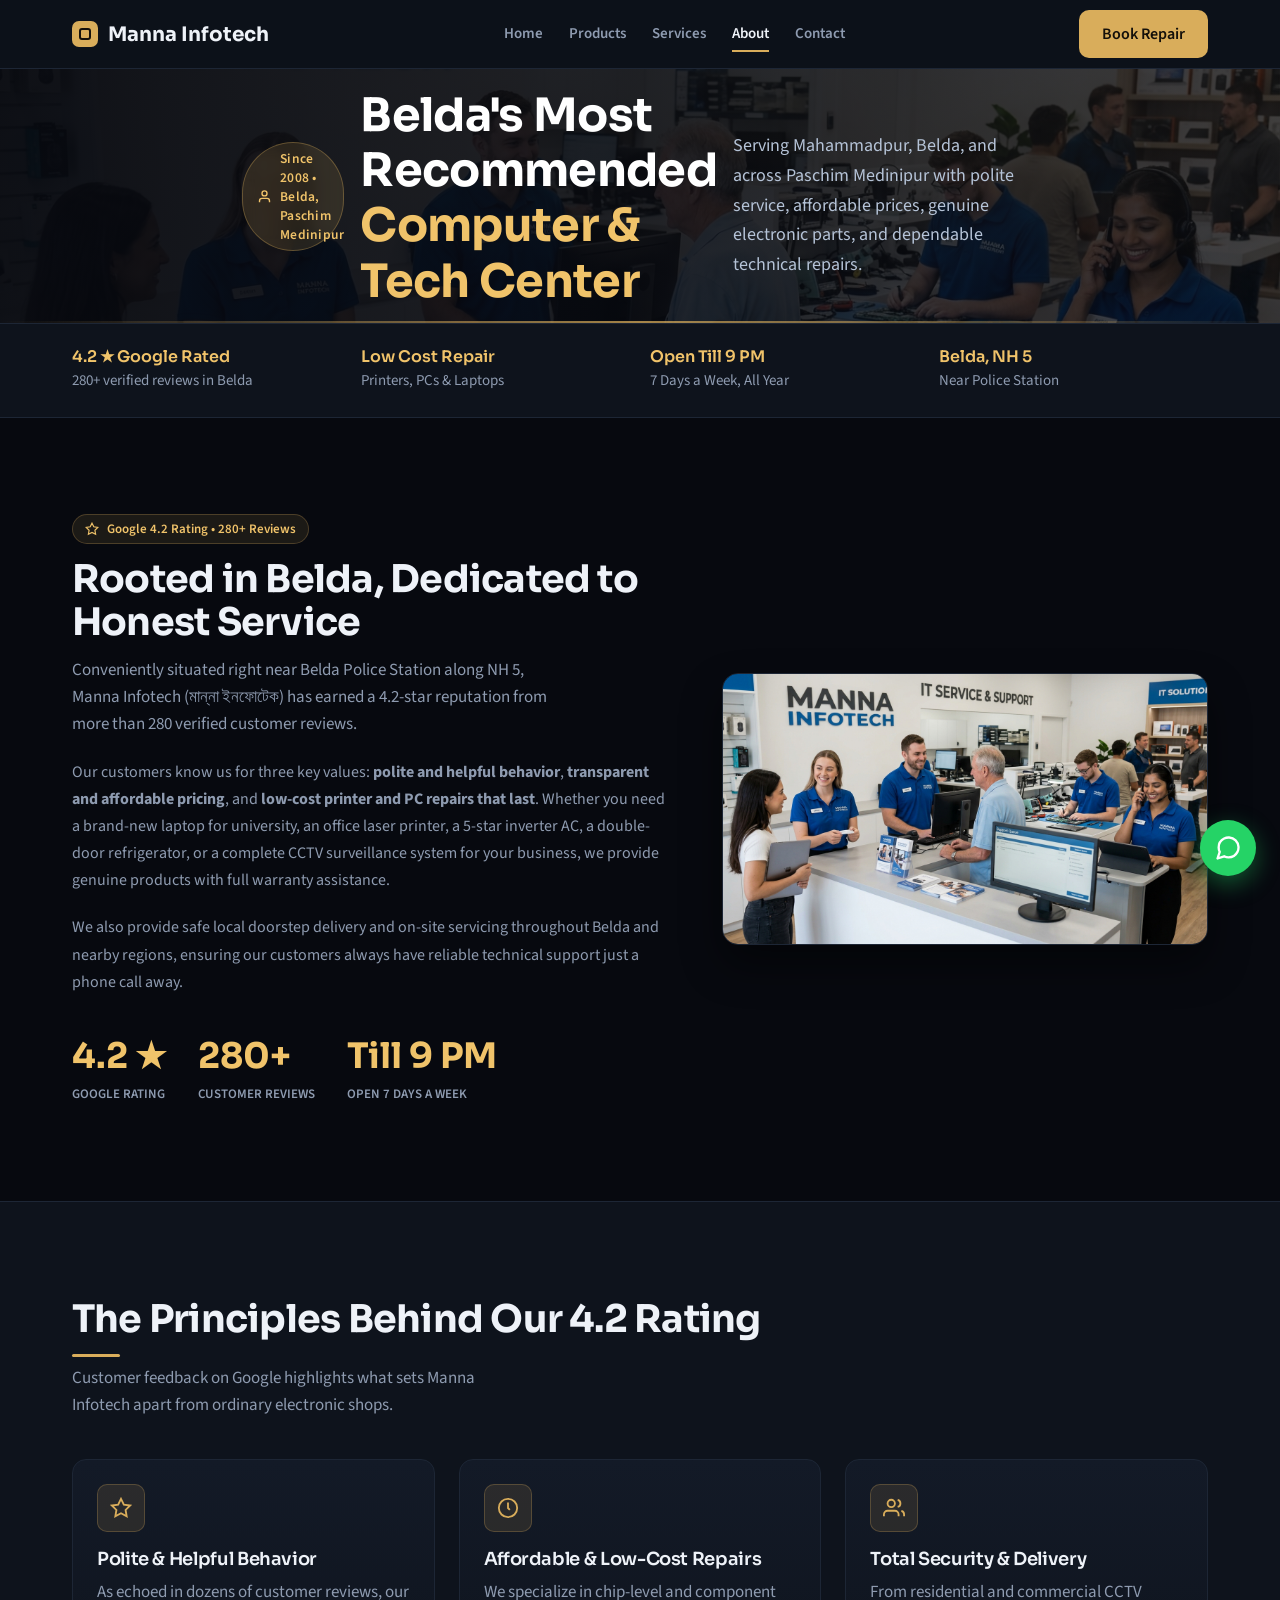
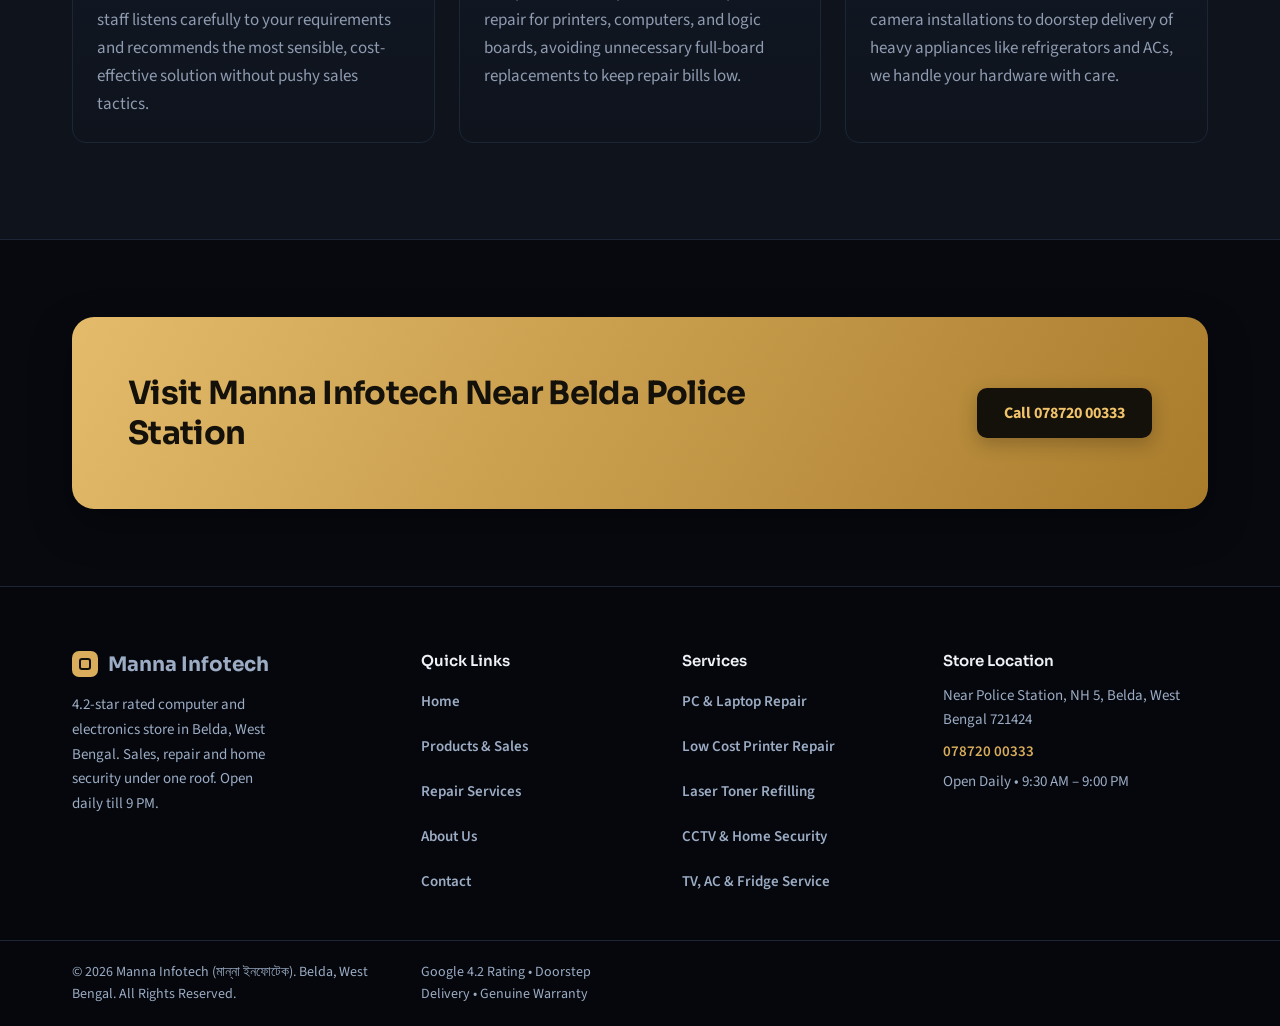
==== commit 0211c08f: "Redesign page-banner with rich background imagery, gold glow accent, badge pills, and removed breadc" ====
--- a/about.html
+++ b/about.html
@@ -43,16 +43,12 @@
   </header>
 
   <!-- ═══ PAGE BANNER ═══ -->
-  <header class="page-banner">
+  <header class="page-banner about-banner">
     <div class="wrap page-banner-content">
-      <nav class="breadcrumbs" aria-label="Breadcrumbs">
-        <a href="index.html">Home</a>
-        <svg viewBox="0 0 24 24" fill="none" stroke="currentColor" stroke-width="2"
-          style="width:14px;height:14px;stroke:var(--muted);">
-          <polyline points="9 18 15 12 9 6"></polyline>
-        </svg>
-        <span>About Manna Infotech</span>
-      </nav>
+      <div class="banner-badge">
+        <svg viewBox="0 0 24 24"><path d="M20 21v-2a4 4 0 0 0-4-4H8a4 4 0 0 0-4 4v2"/><circle cx="12" cy="7" r="4"/></svg>
+        Since 2008 &bull; Belda, Paschim Medinipur
+      </div>
       <h1>Belda's Most Recommended <span class="highlight">Computer &amp; Tech Center</span></h1>
       <p>Serving Mahammadpur, Belda, and across Paschim Medinipur with polite service, affordable prices, genuine
         electronic parts, and dependable technical repairs.</p>
--- a/css/style.css
+++ b/css/style.css
@@ -1358,47 +1358,98 @@
 
 /* ── PAGE BANNER (inner pages) ───────────────────────────────────────────── */
 .page-banner {
-  background: var(--deep);
+  position: relative;
+  overflow: hidden;
+  background-color: #07090f;
+  background-image: 
+    linear-gradient(90deg, rgba(7, 9, 15, 0.96) 0%, rgba(7, 9, 15, 0.88) 50%, rgba(7, 9, 15, 0.72) 100%),
+    radial-gradient(ellipse at 85% 25%, rgba(217, 173, 91, 0.16) 0%, transparent 65%),
+    var(--banner-bg, url('../images/hero_showroom.jpg'));
+  background-size: cover;
+  background-position: center center;
+  background-repeat: no-repeat;
   border-bottom: 1px solid var(--line);
-  padding: clamp(32px, 5vw, 56px) 0;
-}
-
-.page-banner-content {}
-
-.breadcrumbs {
-  display: flex;
+  padding: clamp(60px, 8vw, 104px) 0 clamp(50px, 7vw, 84px);
+}
+
+.page-banner::after {
+  content: "";
+  position: absolute;
+  left: 0;
+  right: 0;
+  bottom: 0;
+  height: 2px;
+  background: linear-gradient(90deg, transparent, var(--brand), transparent);
+  opacity: 0.75;
+}
+
+.page-banner.about-banner {
+  --banner-bg: url('../images/team_service.jpg');
+  background-position: center 30%;
+}
+
+.page-banner.products-banner {
+  --banner-bg: url('../images/appliances_display.jpg');
+  background-position: center center;
+}
+
+.page-banner.services-banner {
+  --banner-bg: url('../images/laptop_repair.jpg');
+  background-position: center 32%;
+}
+
+.page-banner.contact-banner {
+  --banner-bg: url('../images/hero_showroom.jpg');
+  background-position: center center;
+}
+
+.page-banner-content {
+  position: relative;
+  z-index: 2;
+  max-width: 860px;
+}
+
+.banner-badge {
+  display: inline-flex;
   align-items: center;
-  gap: 6px;
-  font-size: 14px;
-  color: var(--muted);
-  margin-bottom: 16px;
-}
-
-.breadcrumbs a {
-  color: var(--muted);
-}
-
-.breadcrumbs a:hover {
-  color: var(--brand);
-}
-
-.breadcrumbs span {
-  color: var(--ink);
-}
-
-.breadcrumbs::before {
-  display: none;
+  gap: 8px;
+  background: rgba(217, 173, 91, .14);
+  border: 1px solid rgba(217, 173, 91, .32);
+  color: var(--accent);
+  font: 600 13.5px 'Source Sans 3', sans-serif;
+  letter-spacing: 0.02em;
+  padding: 6px 14px;
+  border-radius: 999px;
+  margin-bottom: 18px;
+  backdrop-filter: blur(8px);
+  -webkit-backdrop-filter: blur(8px);
+}
+
+.banner-badge svg {
+  width: 15px;
+  height: 15px;
+  stroke: var(--accent);
+  fill: none;
+  stroke-width: 2.2;
+  flex-shrink: 0;
 }
 
 .page-banner h1 {
-  font-size: clamp(28px, 4.5vw, 46px);
-  color: var(--ink);
-  margin-bottom: 10px;
+  font-family: 'Sora', sans-serif;
+  font-size: clamp(30px, 4.2vw, 46px);
+  font-weight: 700;
+  color: #fff;
+  line-height: 1.2;
+  letter-spacing: -0.015em;
+  margin-bottom: 14px;
 }
 
 .page-banner p {
-  color: var(--muted);
-  max-width: 60ch;
+  color: #b5c3d7;
+  font-size: clamp(16px, 1.8vw, 18px);
+  line-height: 1.65;
+  max-width: 68ch;
+  margin: 0;
 }
 
 /* ── FLOATING WHATSAPP ───────────────────────────────────────────────────── */
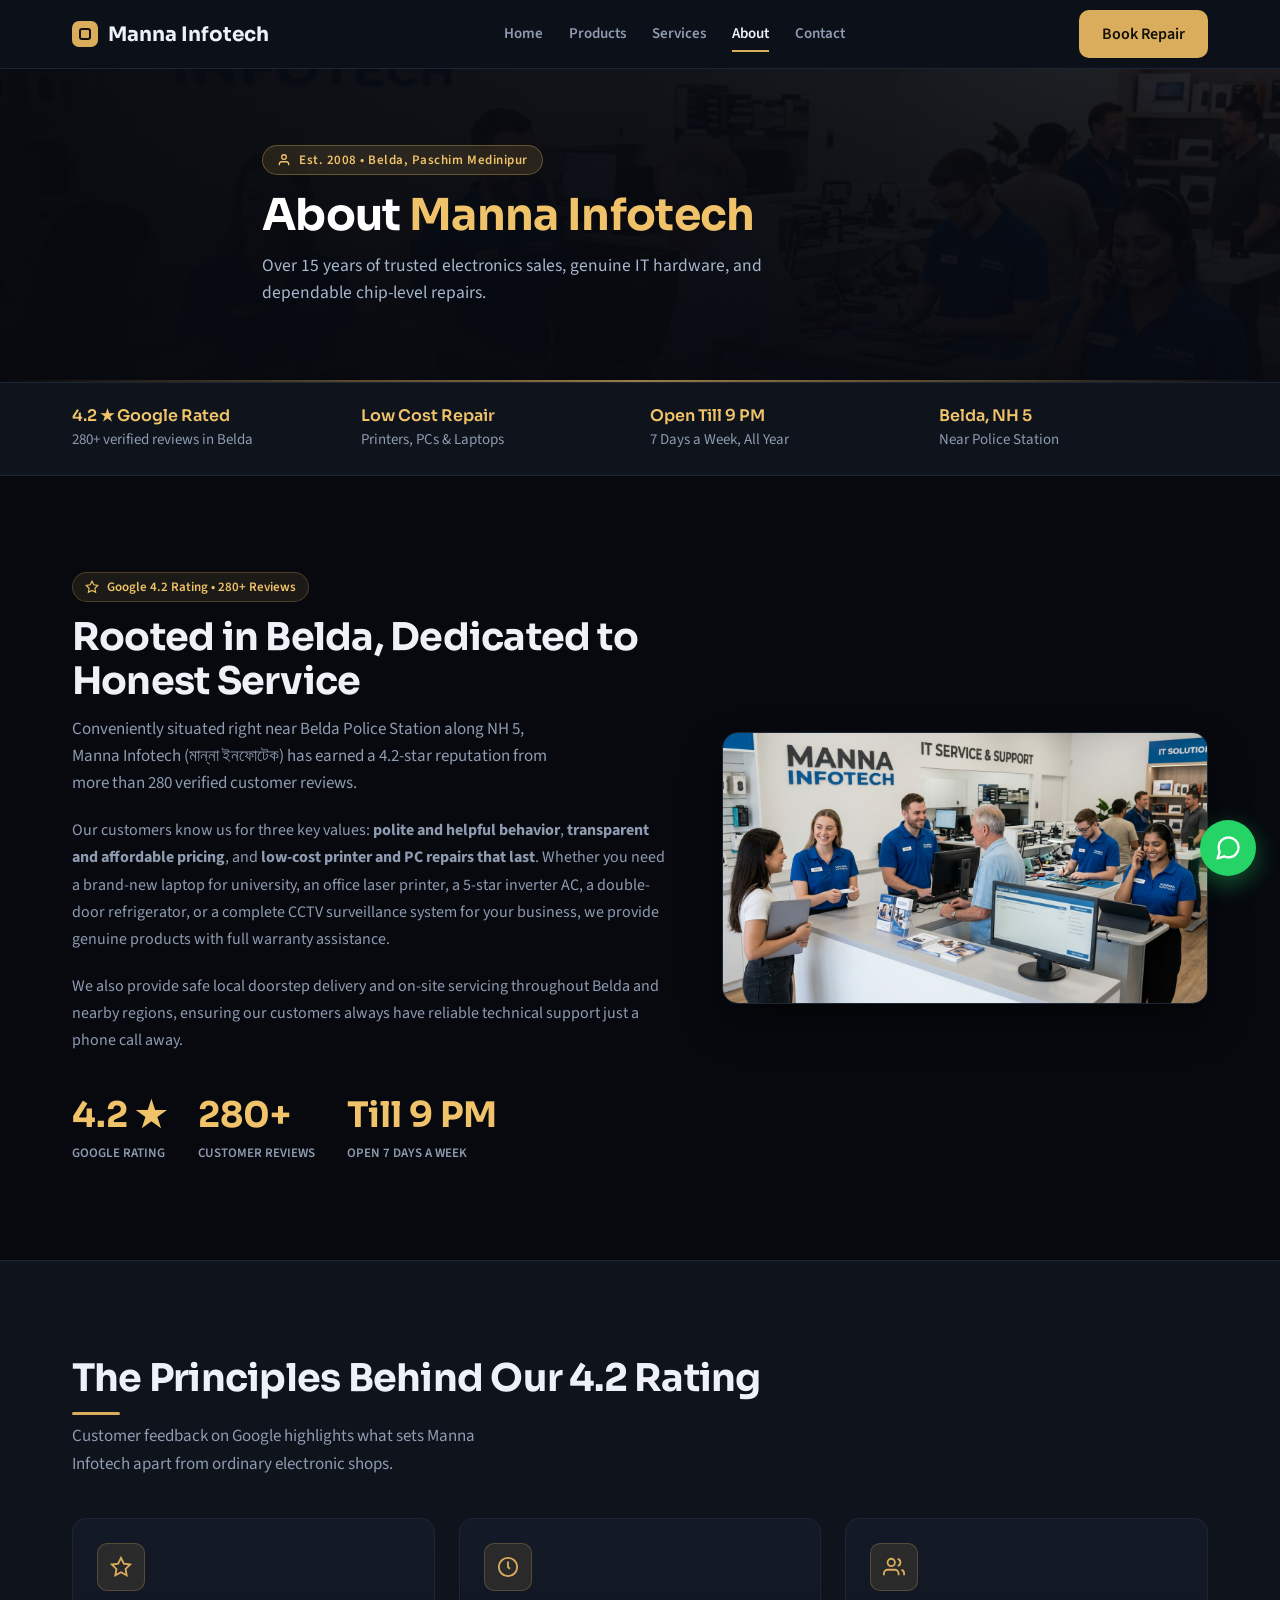
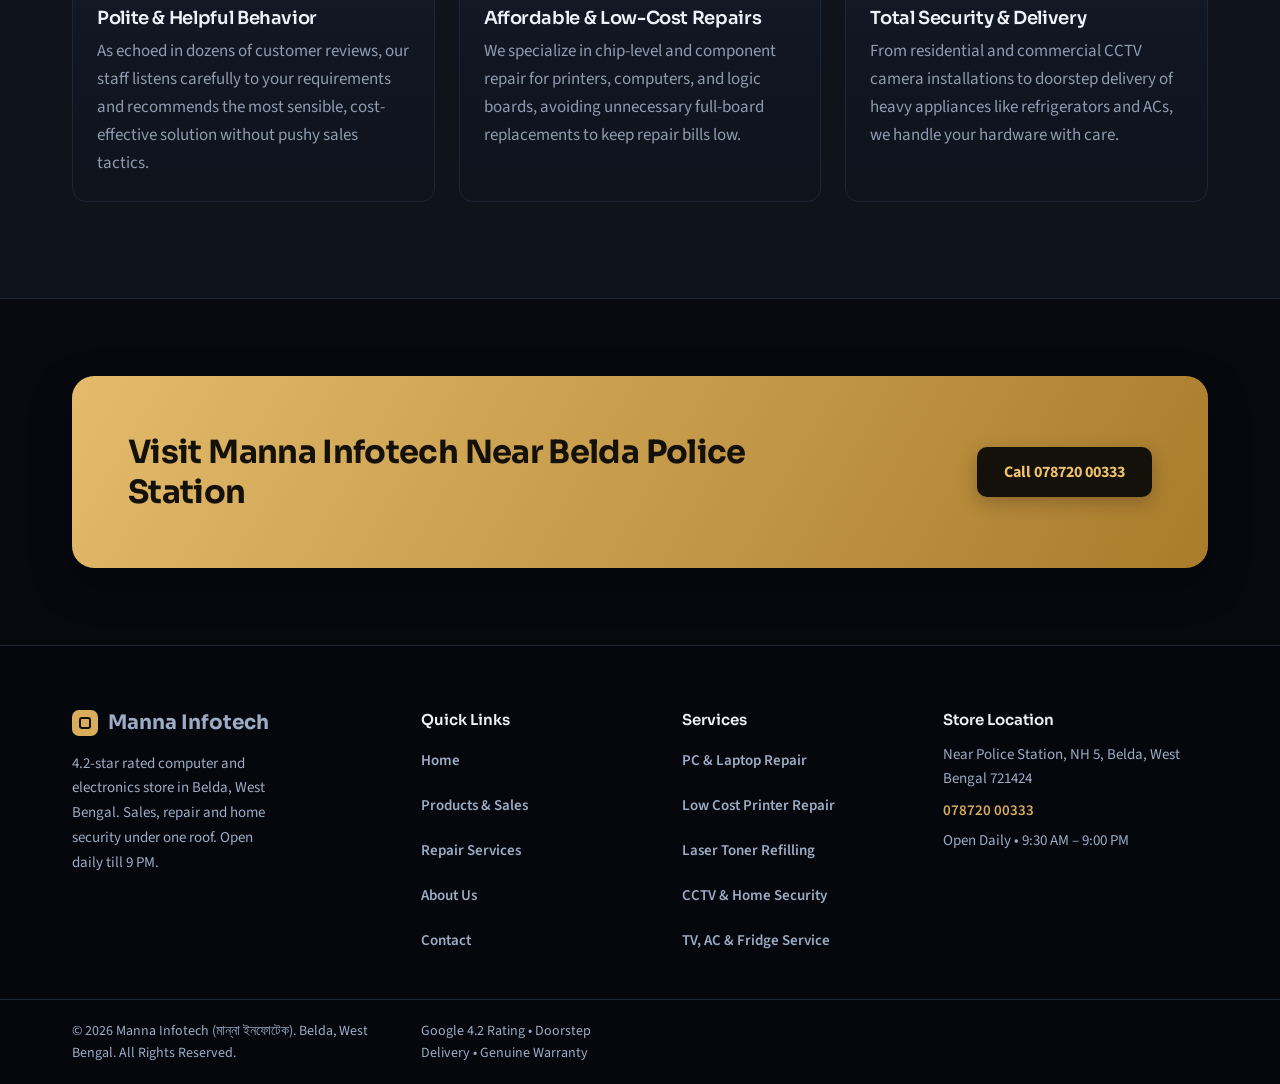
==== commit 9c4f5109: "Refactor page-banner to section, remove flex distortion, shorten text for clean 1st view, and balanc" ====
--- a/about.html
+++ b/about.html
@@ -43,17 +43,16 @@
   </header>
 
   <!-- ═══ PAGE BANNER ═══ -->
-  <header class="page-banner about-banner">
+  <section class="page-banner about-banner">
     <div class="wrap page-banner-content">
       <div class="banner-badge">
         <svg viewBox="0 0 24 24"><path d="M20 21v-2a4 4 0 0 0-4-4H8a4 4 0 0 0-4 4v2"/><circle cx="12" cy="7" r="4"/></svg>
-        Since 2008 &bull; Belda, Paschim Medinipur
-      </div>
-      <h1>Belda's Most Recommended <span class="highlight">Computer &amp; Tech Center</span></h1>
-      <p>Serving Mahammadpur, Belda, and across Paschim Medinipur with polite service, affordable prices, genuine
-        electronic parts, and dependable technical repairs.</p>
-    </div>
-  </header>
+        Est. 2008 &bull; Belda, Paschim Medinipur
+      </div>
+      <h1>About <span class="highlight">Manna Infotech</span></h1>
+      <p>Over 15 years of trusted electronics sales, genuine IT hardware, and dependable chip-level repairs.</p>
+    </div>
+  </section>
 
   <!-- ═══ TRUST BAR ═══ -->
   <div class="bar">
--- a/css/style.css
+++ b/css/style.css
@@ -1362,14 +1362,14 @@
   overflow: hidden;
   background-color: #07090f;
   background-image: 
-    linear-gradient(90deg, rgba(7, 9, 15, 0.96) 0%, rgba(7, 9, 15, 0.88) 50%, rgba(7, 9, 15, 0.72) 100%),
-    radial-gradient(ellipse at 85% 25%, rgba(217, 173, 91, 0.16) 0%, transparent 65%),
+    linear-gradient(180deg, rgba(7, 9, 15, 0.72) 0%, rgba(7, 9, 15, 0.94) 100%),
+    linear-gradient(90deg, rgba(7, 9, 15, 0.94) 0%, rgba(7, 9, 15, 0.8) 55%, rgba(7, 9, 15, 0.5) 100%),
     var(--banner-bg, url('../images/hero_showroom.jpg'));
   background-size: cover;
   background-position: center center;
   background-repeat: no-repeat;
   border-bottom: 1px solid var(--line);
-  padding: clamp(60px, 8vw, 104px) 0 clamp(50px, 7vw, 84px);
+  padding: clamp(48px, 6vw, 76px) 0;
 }
 
 .page-banner::after {
@@ -1380,7 +1380,7 @@
   bottom: 0;
   height: 2px;
   background: linear-gradient(90deg, transparent, var(--brand), transparent);
-  opacity: 0.75;
+  opacity: 0.7;
 }
 
 .page-banner.about-banner {
@@ -1403,10 +1403,16 @@
   background-position: center center;
 }
 
+.page-banner .wrap,
 .page-banner-content {
+  display: flex !important;
+  flex-direction: column !important;
+  align-items: flex-start !important;
+  justify-content: flex-start !important;
+  height: auto !important;
   position: relative;
   z-index: 2;
-  max-width: 860px;
+  max-width: 820px;
 }
 
 .banner-badge {
@@ -1414,20 +1420,21 @@
   align-items: center;
   gap: 8px;
   background: rgba(217, 173, 91, .14);
-  border: 1px solid rgba(217, 173, 91, .32);
+  border: 1px solid rgba(217, 173, 91, .35);
   color: var(--accent);
-  font: 600 13.5px 'Source Sans 3', sans-serif;
-  letter-spacing: 0.02em;
-  padding: 6px 14px;
+  font: 600 13px 'Source Sans 3', sans-serif;
+  letter-spacing: 0.04em;
+  padding: 5px 14px;
   border-radius: 999px;
-  margin-bottom: 18px;
+  margin-bottom: 14px;
+  width: fit-content;
   backdrop-filter: blur(8px);
   -webkit-backdrop-filter: blur(8px);
 }
 
 .banner-badge svg {
-  width: 15px;
-  height: 15px;
+  width: 14px;
+  height: 14px;
   stroke: var(--accent);
   fill: none;
   stroke-width: 2.2;
@@ -1436,19 +1443,19 @@
 
 .page-banner h1 {
   font-family: 'Sora', sans-serif;
-  font-size: clamp(30px, 4.2vw, 46px);
+  font-size: clamp(30px, 4.2vw, 44px);
   font-weight: 700;
   color: #fff;
   line-height: 1.2;
   letter-spacing: -0.015em;
-  margin-bottom: 14px;
+  margin: 0 0 10px 0;
 }
 
 .page-banner p {
-  color: #b5c3d7;
-  font-size: clamp(16px, 1.8vw, 18px);
-  line-height: 1.65;
-  max-width: 68ch;
+  color: #a7b7cc;
+  font-size: clamp(15.5px, 1.6vw, 17.5px);
+  line-height: 1.55;
+  max-width: 60ch;
   margin: 0;
 }
 
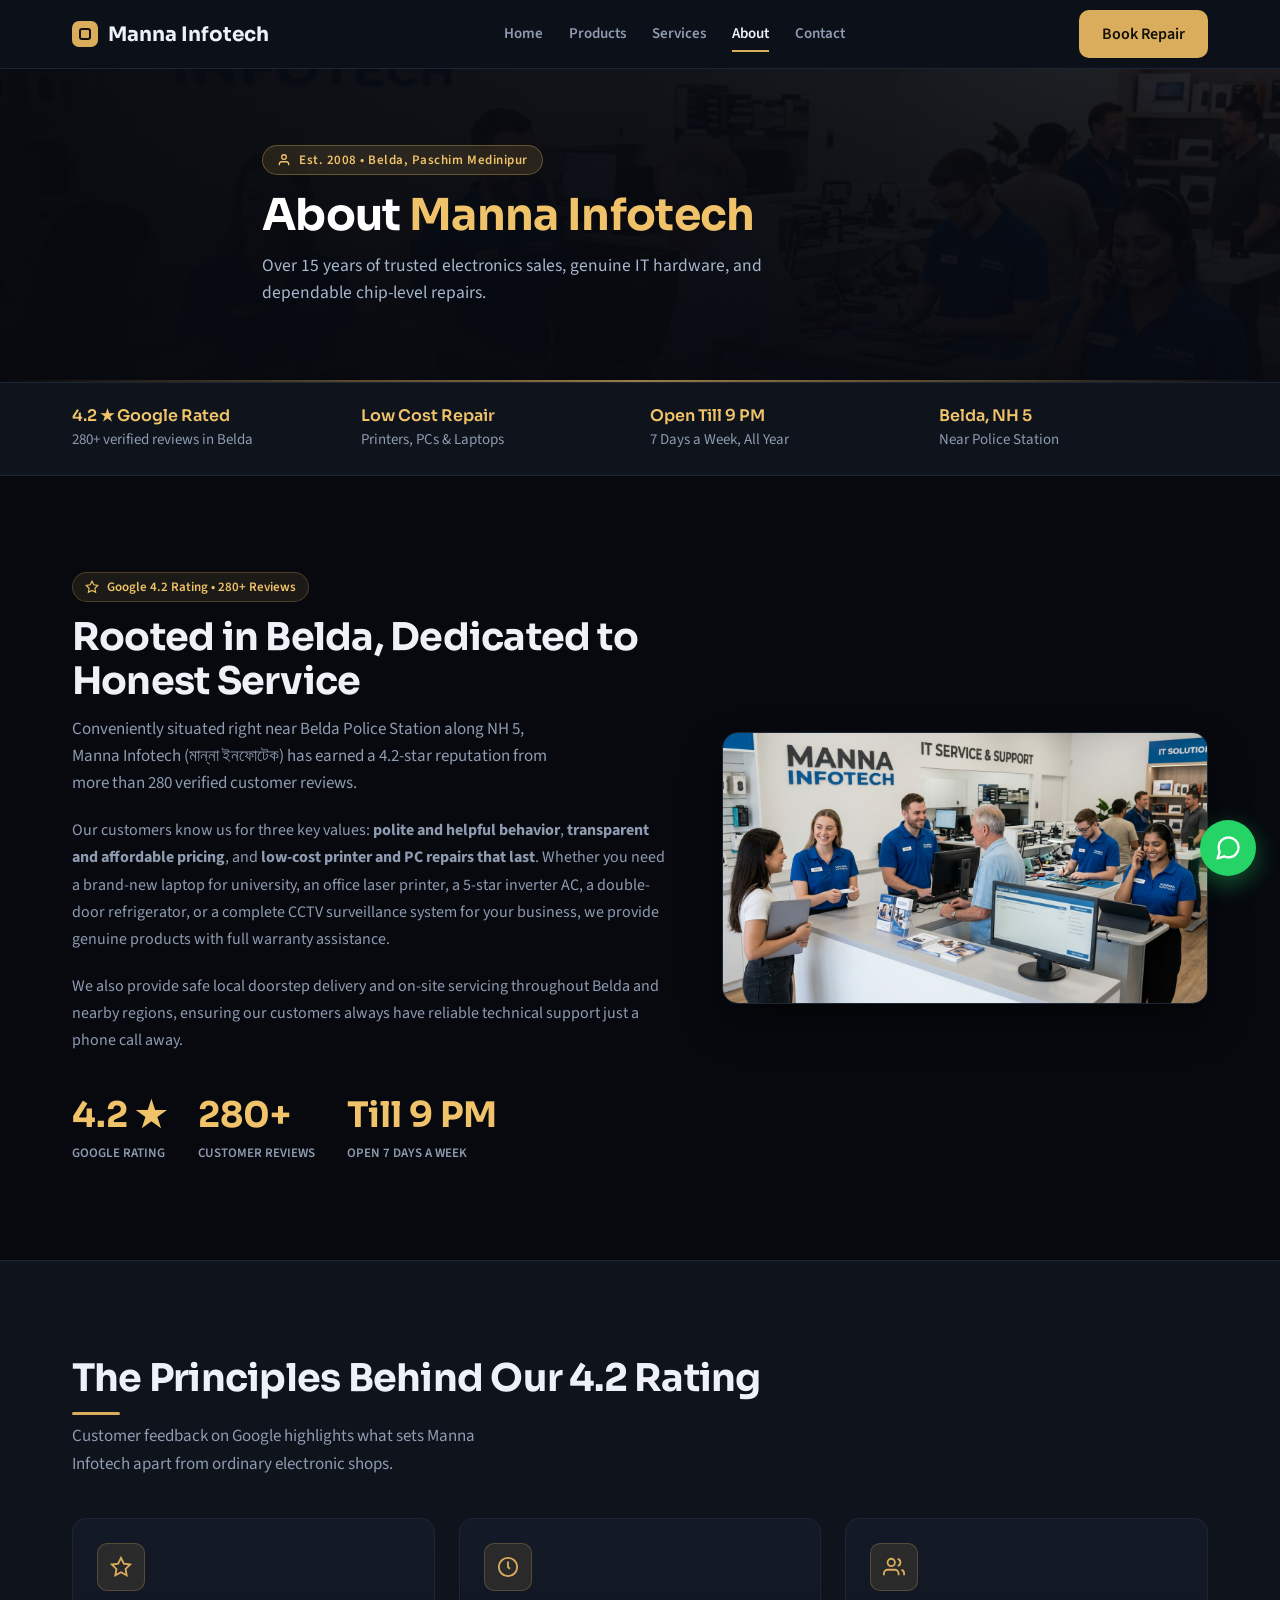
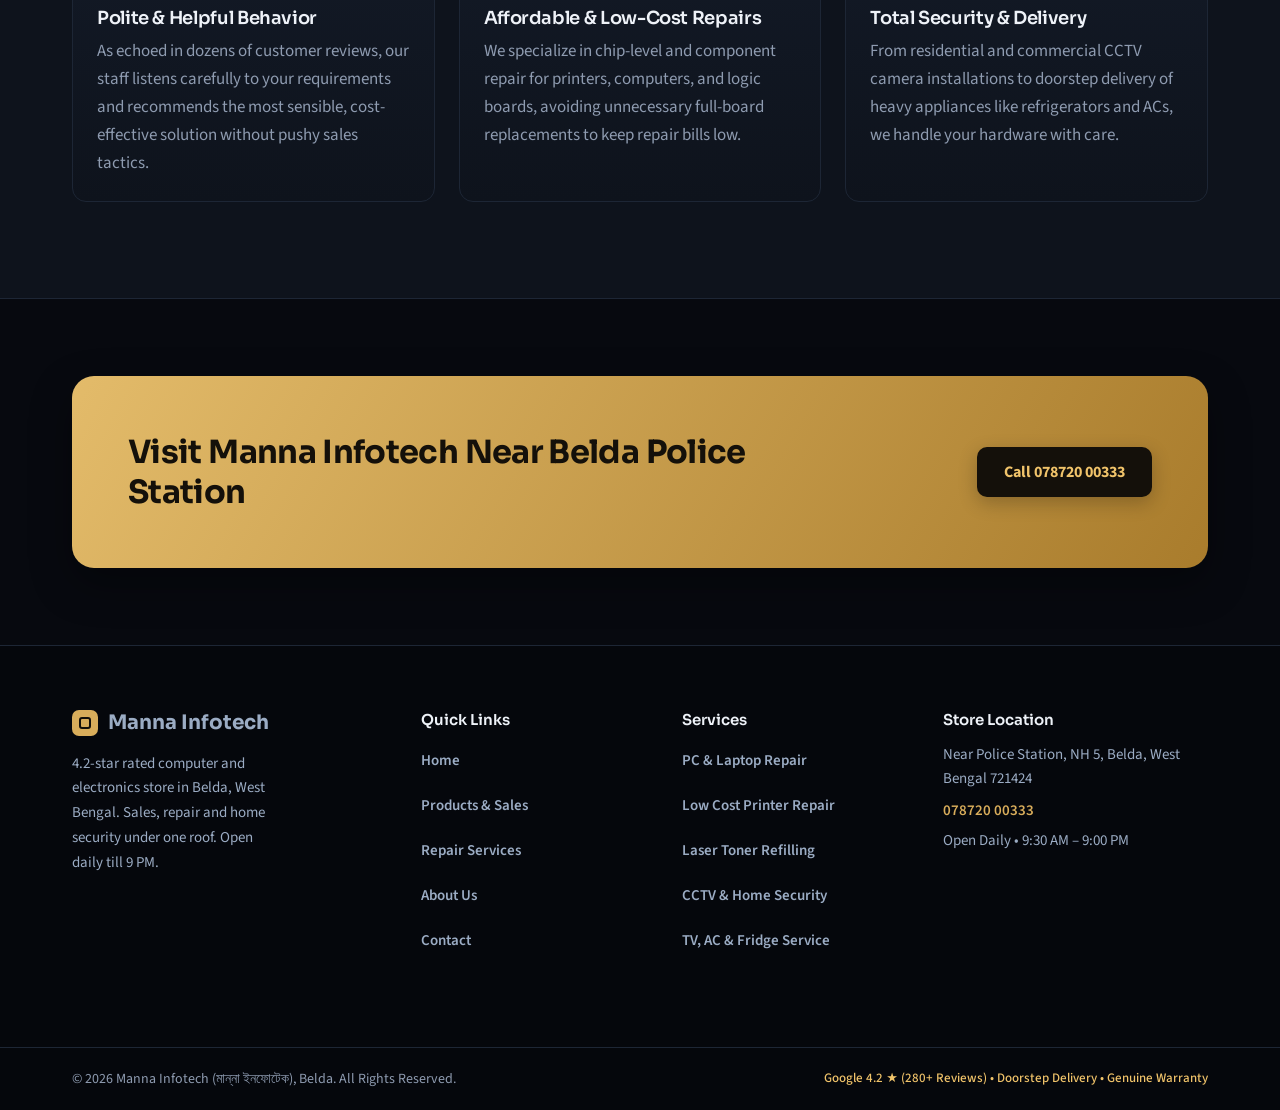
==== commit a1b3024a: "Fix horizontal scrollbar overflow, isolate footer grid from footer bottom bar, and balance copyright" ====
--- a/about.html
+++ b/about.html
@@ -192,7 +192,7 @@
 
   <!-- ═══ FOOTER ═══ -->
   <footer>
-    <div class="wrap">
+    <div class="wrap footer-grid">
       <div class="footer-col">
         <a class="logo footer-logo" href="index.html"><i></i>Manna Infotech</a>
         <p class="footer-about">4.2-star rated computer and electronics store in Belda, West Bengal. Sales, repair and
@@ -227,8 +227,8 @@
     </div>
     <div class="footer-bottom">
       <div class="wrap footer-bottom-inner">
-        <span>&copy; 2026 Manna Infotech (মান্না ইনফোটেক). Belda, West Bengal. All Rights Reserved.</span>
-        <span>Google 4.2 Rating &bull; Doorstep Delivery &bull; Genuine Warranty</span>
+        <span class="footer-copy">&copy; 2026 Manna Infotech (মান্না ইনফোটেক), Belda. All Rights Reserved.</span>
+        <span class="footer-badges">Google 4.2 ★ (280+ Reviews) &bull; Doorstep Delivery &bull; Genuine Warranty</span>
       </div>
     </div>
   </footer>
--- a/css/style.css
+++ b/css/style.css
@@ -36,6 +36,8 @@
   font-size: 16px;
   scroll-behavior: smooth;
   scroll-padding-top: 76px;
+  overflow-x: hidden;
+  max-width: 100%;
 }
 
 body {
@@ -45,7 +47,8 @@
   line-height: 1.6;
   font-size: 17px;
   -webkit-font-smoothing: antialiased;
-  overflow-x: clip;
+  overflow-x: hidden;
+  max-width: 100%;
 }
 
 h1,
@@ -483,7 +486,7 @@
 /* Chip badge on art */
 .chip {
   position: absolute;
-  right: -6px;
+  right: 0;
   bottom: -30px;
   background: rgba(255, 255, 255, .1);
   backdrop-filter: blur(12px);
@@ -1181,7 +1184,8 @@
   border-top: 1px solid var(--line);
 }
 
-footer .wrap {
+.footer-grid,
+footer > .wrap:not(.footer-bottom-inner) {
   display: grid;
   grid-template-columns: 1.4fr 1fr 1fr 1.2fr;
   gap: 40px;
@@ -1233,17 +1237,31 @@
 .footer-hours {}
 
 .footer-bottom {
-  margin-top: clamp(28px, 4vw, 40px);
+  margin-top: clamp(32px, 5vw, 48px);
   border-top: 1px solid var(--line);
-  padding: 20px 0;
+  padding: 22px 0 28px;
 }
 
 .footer-bottom-inner {
-  display: flex;
-  justify-content: space-between;
+  display: flex !important;
+  justify-content: space-between !important;
+  align-items: center !important;
+  gap: 16px;
+  flex-wrap: wrap;
+  font-size: 14px;
+}
+
+.footer-bottom-inner .footer-copy {
+  color: #8e9bb0;
+}
+
+.footer-bottom-inner .footer-badges {
+  color: var(--accent);
+  font-weight: 500;
+  display: flex;
+  align-items: center;
   gap: 12px;
   flex-wrap: wrap;
-  font-size: 14px;
 }
 
 /* ── MODALS ──────────────────────────────────────────────────────────────── */
@@ -2606,15 +2624,16 @@
     grid-template-columns: 1fr 1fr;
   }
 
-  footer .wrap,
-  .footer-grid {
+  .footer-grid,
+  footer > .wrap:not(.footer-bottom-inner) {
     grid-template-columns: 1fr;
     gap: 28px;
   }
 
   .footer-bottom-inner {
-    flex-direction: column;
-    gap: 6px;
+    flex-direction: column !important;
+    align-items: flex-start !important;
+    gap: 8px;
   }
 
   .cta-banner {
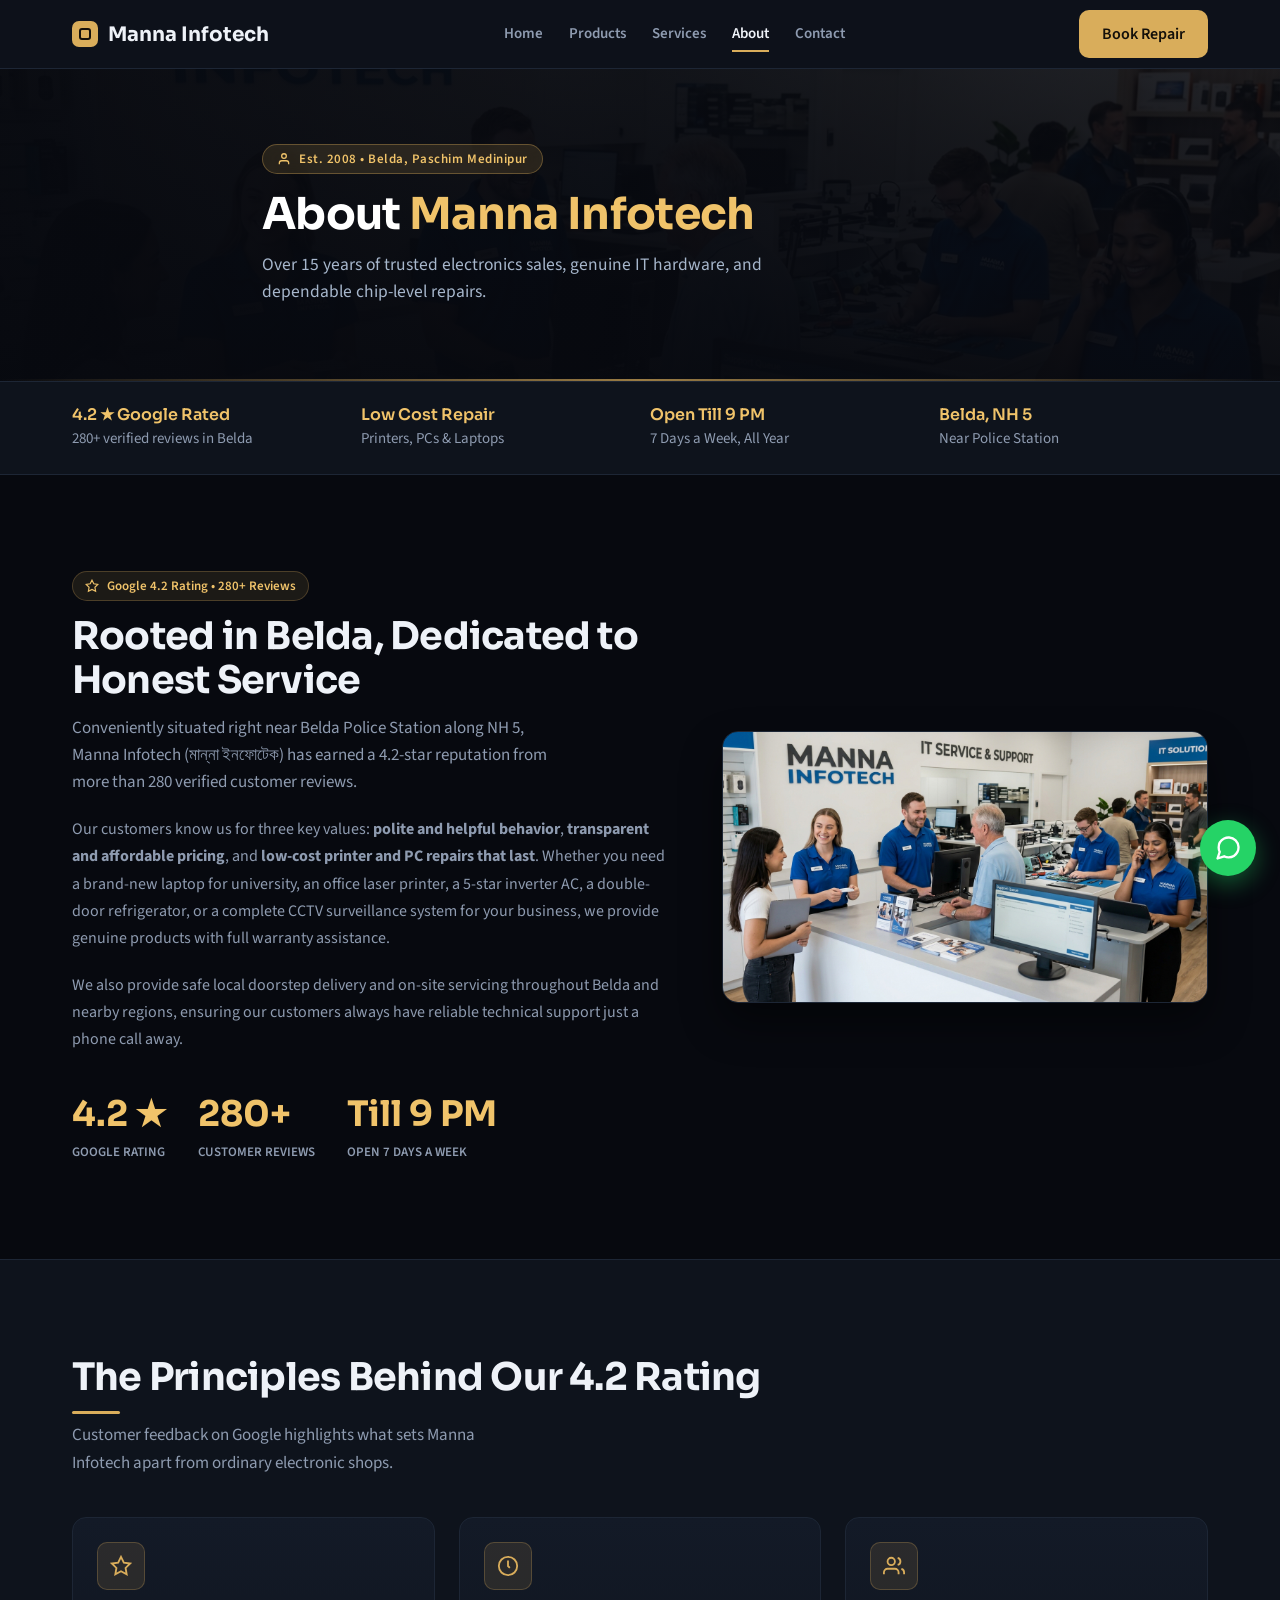
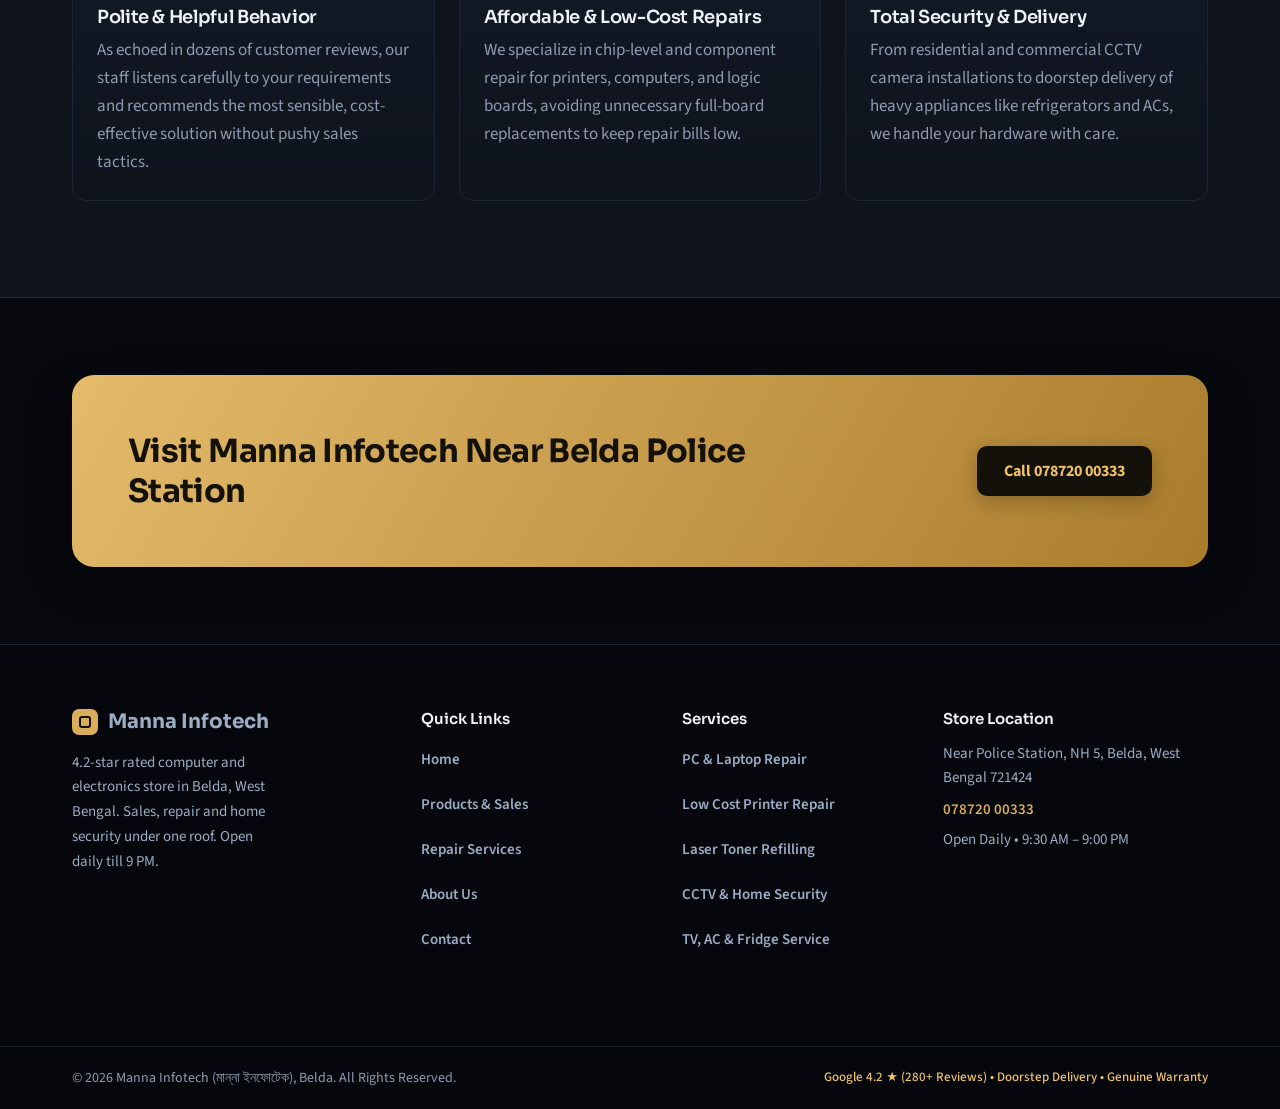
==== commit 0ecfa09c: "Add full SEO, Open Graph, Geo & Schema.org metadata, and resolve mobile navbar overlapping" ====
--- a/about.html
+++ b/about.html
@@ -4,9 +4,41 @@
 <head>
   <meta charset="UTF-8">
   <meta name="viewport" content="width=device-width, initial-scale=1.0, viewport-fit=cover">
-  <title>About Us | Manna Infotech (মান্না ইনফোটেক) - Belda, NH 5</title>
+  <title>About Us | Manna Infotech (মান্না ইনফোটেক) - Belda, Paschim Medinipur</title>
   <meta name="description"
-    content="Learn about Manna Infotech in Belda, West Bengal. Rated 4.2 stars with 280+ reviews on Google. Certified computer store, low-cost printer repair, electronic parts, and CCTV security.">
+    content="Established in 2008, Manna Infotech is Belda's highest-rated IT and electronics center with 280+ verified Google reviews. Genuine parts, polite service, and transparent pricing.">
+  <meta name="keywords"
+    content="about Manna Infotech, Belda tech store history, trusted electronics shop Belda, Paschim Medinipur computer center">
+  <meta name="author" content="Manna Infotech">
+  <meta name="robots" content="index, follow">
+  <meta name="theme-color" content="#07090f">
+  <meta name="msapplication-navbutton-color" content="#07090f">
+  <meta name="apple-mobile-web-app-status-bar-style" content="black-translucent">
+  <meta name="format-detection" content="telephone=yes">
+
+  <!-- Local SEO Geo Tags -->
+  <meta name="geo.region" content="IN-WB">
+  <meta name="geo.placename" content="Belda, Paschim Medinipur">
+  <meta name="geo.position" content="21.9497;87.3436">
+  <meta name="ICBM" content="21.9497, 87.3436">
+
+  <!-- Open Graph / Facebook -->
+  <meta property="og:type" content="website">
+  <meta property="og:site_name" content="Manna Infotech">
+  <meta property="og:title" content="About Manna Infotech | Belda, Paschim Medinipur">
+  <meta property="og:description"
+    content="Over 15 years serving Belda with genuine IT hardware, polite technical support, and transparent repairs.">
+  <meta property="og:image" content="images/team_service.jpg">
+  <meta property="og:locale" content="en_IN">
+
+  <!-- Twitter Card -->
+  <meta name="twitter:card" content="summary_large_image">
+  <meta name="twitter:title" content="About Manna Infotech | Belda, Paschim Medinipur">
+  <meta name="twitter:description"
+    content="Over 15 years serving Belda with genuine IT hardware, polite technical support, and transparent repairs.">
+  <meta name="twitter:image" content="images/team_service.jpg">
+
+  <!-- Fonts & Stylesheet -->
   <link rel="preconnect" href="https://fonts.googleapis.com">
   <link rel="preconnect" href="https://fonts.gstatic.com" crossorigin>
   <link
--- a/css/style.css
+++ b/css/style.css
@@ -49,6 +49,7 @@
   -webkit-font-smoothing: antialiased;
   overflow-x: hidden;
   max-width: 100%;
+  padding-top: 68px;
 }
 
 h1,
@@ -165,12 +166,16 @@
 
 /* ── Header ──────────────────────────────────────────────────────────────── */
 header {
-  position: sticky;
+  position: fixed;
   top: 0;
-  z-index: 20;
-  background: color-mix(in srgb, var(--surface) 88%, transparent);
+  left: 0;
+  right: 0;
+  width: 100%;
+  z-index: 100;
+  background: rgba(14, 19, 28, 0.94);
   border-bottom: 1px solid var(--line);
-  backdrop-filter: blur(14px);
+  backdrop-filter: blur(16px);
+  -webkit-backdrop-filter: blur(16px);
 }
 
 header .wrap {
@@ -2339,71 +2344,85 @@
 /* ── RESPONSIVE — 960px ──────────────────────────────────────────────────── */
 @media (max-width: 960px) {
 
-  /* Nav → slide drawer */
+  /* Header & Mobile Nav Dropdown */
   header {
-    backdrop-filter: none;
-    background: var(--surface);
+    background: rgba(14, 19, 28, 0.96);
+    backdrop-filter: blur(16px);
+    -webkit-backdrop-filter: blur(16px);
+  }
+
+  header .wrap {
+    height: 64px;
+    gap: 10px;
+    flex-wrap: nowrap;
+  }
+
+  #open {
+    margin-left: auto;
+    padding: 8px 14px;
+    font-size: 13.5px;
+    border-radius: 8px;
+    white-space: nowrap;
+    flex-shrink: 0;
   }
 
   .menu {
     display: grid;
+    place-items: center;
+    width: 42px;
+    height: 42px;
+    border-radius: 8px;
+    border: 1px solid var(--line);
+    background: var(--surface);
+    color: var(--ink);
+    cursor: pointer;
+    flex-shrink: 0;
   }
 
   .x {
-    display: grid;
+    display: none !important;
+  }
+
+  .scrim {
+    display: none !important;
   }
 
   .btn.ghost.lg {
     display: none;
   }
 
-  .scrim {
-    display: block;
+  /* Full-width clean dropdown nav beneath fixed header */
+  nav {
+    display: none;
     position: fixed;
-    inset: 0;
-    background: rgba(6, 12, 21, .55);
-    opacity: 0;
-    visibility: hidden;
-    transition: opacity .3s, visibility .3s;
-    z-index: 19;
-  }
-
-  .scrim.on {
-    opacity: 1;
-    visibility: visible;
-  }
-
-  nav {
-    display: flex;
-    position: fixed;
-    top: 0;
+    top: 64px;
+    left: 0;
     right: 0;
-    bottom: 0;
-    left: auto;
-    width: min(320px, 86%);
+    width: 100%;
     flex-direction: column;
     gap: 0;
-    background: var(--surface);
-    border-left: 1px solid var(--line);
-    padding: calc(16px + env(safe-area-inset-top, 0px)) 24px calc(24px + env(safe-area-inset-bottom, 0px));
-    transform: translateX(100%);
-    visibility: hidden;
-    transition: transform .3s ease, visibility .3s;
-    z-index: 20;
-    overflow-y: auto;
+    background: rgba(14, 19, 28, 0.98);
+    backdrop-filter: blur(20px);
+    -webkit-backdrop-filter: blur(20px);
+    border-bottom: 1px solid var(--line);
+    padding: 8px 24px 20px;
+    box-shadow: 0 20px 40px rgba(0, 0, 0, 0.6);
+    z-index: 99;
   }
 
   nav.open {
-    transform: none;
-    visibility: visible;
-    box-shadow: -20px 0 40px rgba(0, 0, 0, .18);
+    display: flex;
   }
 
   nav a {
-    font: 600 20px Sora, sans-serif;
-    padding: 16px 0;
+    font: 600 17px 'Source Sans 3', sans-serif;
+    padding: 14px 0;
     border-bottom: 1px solid var(--line);
     color: var(--ink);
+  }
+
+  nav a:last-child {
+    border-bottom: 0;
   }
 
   /* Grids → 2 col */
@@ -2498,15 +2517,26 @@
 @media (max-width: 560px) {
   body {
     font-size: 16px;
+    padding-top: 60px;
   }
 
   header .wrap {
     height: 60px;
     gap: 8px;
+    flex-wrap: nowrap;
+  }
+
+  nav {
+    top: 60px;
+    padding: 6px 16px 18px;
+  }
+
+  #open {
+    display: none;
   }
 
   .logo {
-    font-size: 17px;
+    font-size: 16.5px;
     gap: 8px;
   }
 
